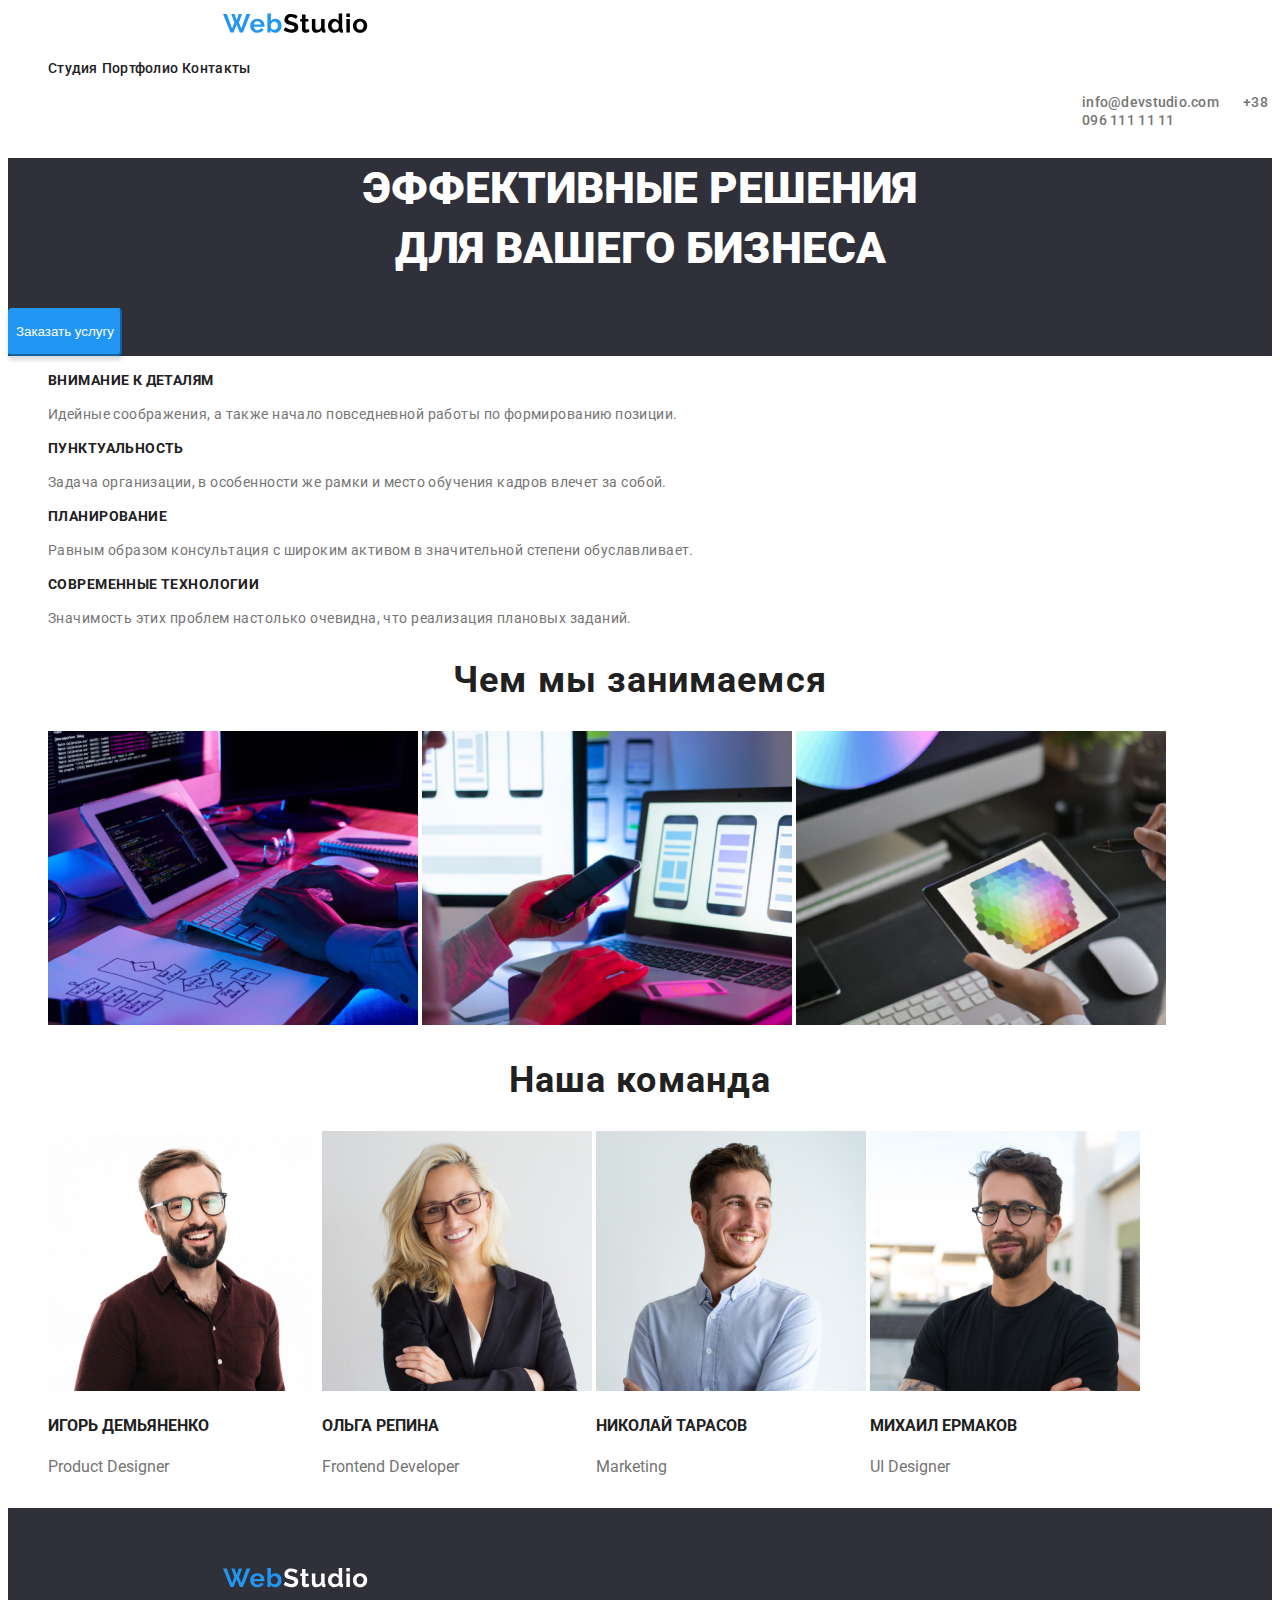
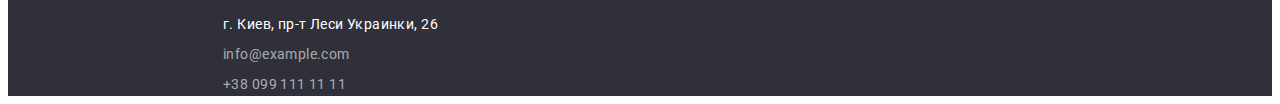
==== index.html @ 2660e76a "button" ====
<!DOCTYPE html>
<html lang="ru">
<head>
    <meta charset="UTF-8">
    <meta name="viewport" content="width=device-width, initial-scale=1.0">
    <link rel="stylesheet" href="./css/styles.css" />
    <link rel="preconnect" href="https://fonts.gstatic.com">
    <link href="https://fonts.googleapis.com/css2?family=Roboto:wght@400;500;900&display=swap" rel="stylesheet">
    <title>Studio</title>
</head>
<body>
    <header class="header">
        
            
                <a class="logo"href="./index.html" >
                    <img class="logo-img" src="./images/logo.svg" width="145" class="logo-up" alt="WebStudio" />
                </a> 
                <nav class="navigation">
                    <ul class="navigation-list">
                        <li class="navigation-list-item">
                            <a class="navigation-link" href="">Студия</a>
                        </li>
                        <li class="navigation-list-item">
                         <a class="navigation-link" href="./portfolio.html">Портфолио</a>
                        </li>
                        <li class="navigation-list-item">
                          <a class="navigation-link" href="">Контакты</a>
                        </li>
                    </ul>
                </nav> 
                    <address class="address-top">
                        <a class="header-mail" href="mailto:info@devstudio.com" >info@devstudio.com</a>
                        <a class="header-tel" href="tel:+38 096 111 11 11" >+38 096 111 11 11</a>
                    </address>
               
            
        
    </header>
        <main>    
            
                <section class="hero">
                    <h1 class="hero-title">Эффективные решения<br>для вашего бизнеса</h1>
                    <form action="./portfolio.html" target="_blank">
                    <button class="hero-button">
                        <a class="hero-button-link" href=""> 
                            <p class="hero-button-text">Заказать услугу</p>
                        </a>
                    </button>
                </form>
                </section>
            
                <section class="opportunity">
                    <ul class="opportunity-list">
                        <li class="opportunity-list-item">
                            <h3 class="opportunity-title">Внимание к деталям</h3>
                                <p class="opportunity-paragraph">Идейные соображения,
                                а также начало повседневной работы по
                                формированию позиции.
                                </p>
                        </li>
                        <li class="opportunity-list">
                            <h3 class="opportunity-title">Пунктуальность</h3>
                                <p class="opportunity-paragraph">Задача организации, в особенности
                                 же рамки и место обучения кадров
                                  влечет за собой.
                                </p>
                        </li>
                        <li class="opportunity-list">
                            <h3 class="opportunity-title">Планирование</h3>
                                <p class="opportunity-paragraph">Равным образом консультация с
                                 широким активом в значительной
                                  степени обуславливает.
                                </p>
                        </li>
                        <li class="opportunity-list">
                            <h3 class="opportunity-title">Современные технологии</h3>
                                <p class="opportunity-paragraph">Значимость этих проблем настолько
                                 очевидна, что реализация плановых 
                                 заданий.
                                </p>
                        </li>
                    
                    </ul>
                
                </section>
                    
                    <section class="works">
                        <h2 class="works-title">Чем мы занимаемся</h2>
                            <ul class="works-list">

                                <li class="works-item">
                                    <img class="works-img" src="./images/imgf.jpg" width="370" height="294" alt="">
                                </li>
                                <li class="works-item">
                                    <img class="works-img" src="./images/imgs.jpg" width="370" height="294" alt="">
                                </li>
                                <li class="works-item">
                                    <img class="works-img" src="./images/imgth.jpg" width="370" height="294" alt="">
                                </li>
                            </ul>
                    </section>

                        <section class="team">
                            <h2 class="team-title">Наша команда</h2>
                              <ul class="team-list">
                                  <li class="team-list-item">
                                      <img class="team-img" src="./images/ihor.jpg" width="270" height="260" alt="">
                                      <h4 class="team-employee">Игорь Демьяненко</h4>
                                      <p class="team-profession">Product Designer</p>
                                  </li>
                                <li class="team-list-item">
                                  <img class="team-img" src="./images/olga.jpg" width="270" height="260" alt="">
                                      <h4 class="team-employee">Ольга Репина</h4>
                                      <p class="team-profession">Frontend Developer</p>
                                  </li>
                                <li class="team-list-item">
                                  <img class="team-img" src="./images/nick.jpg" width="270" height="260" alt="">
                                        <h4 class="team-employee">Николай Тарасов</h4>
                                        <p class="team-profession">Marketing</p>
                                </li>
                                 <li class="team-list-item">
                                  <img class="team-img" src="./images/michel.jpg" width="270" height="260" alt="">
                                        <h4 class="team-employee">Михаил Ермаков</h4>
                                        <p class="team-profession">UI Designer</p>
                                  </li>
                              </ul>
                        </section>
        </main>
    <footer class= "footer">

            <img class="footer-img" src="./images/logofoot.svg" alt="WebStudio"/>
            <address class="footer-map" >
                г. Киев, пр-т Леси Украинки, 26
            </address>
            
            <address class="address-link">
            <a class="footer-mail" href="mailto:info@example.com">info@example.com</a>
            <div class="footer-telefon"><a class="footer-tel" href="tel:+38 099 111 11 11">+38 099 111 11 11</a></div>
            </address>
        
    </footer>
</body>
</html>
---- css/styles.css ----
/*Roots*/
.body {
  background-color: #fff;
  font-family: 'Roboto', sans-serif;
}
:root {
  --general-color: #212121;
  --paragraph-color: #757575;
  --accent-color: #2196f3;
  --back-color: #2f303a;
  --general-second-color: #ffffff;
}

/*Header*/
.header {
}
.logo {
  margin-top: 24px;
  margin-left: 215px;
}
.logo-img {
  width: 145px;
  height: 31px;
}
.navigation {
}
.navigation-list {
  list-style: none;
}
.navigation-list-item {
  display: inline;
}
.navigation-link {
  font-family: Roboto;
  font-weight: 500;
  font-size: 14px;
  line-height: 16px;
  letter-spacing: 0.02em;
  color: var(--general-color);
  text-decoration: none;
}
.navigation-link:hover,
.navigation-link:focus {
  color: var(--accent-color);
}
.address-top {
  margin-left: 1074px;
}
.header-mail {
  font-family: Roboto;
  font-style: normal;
  font-weight: 500;
  font-size: 14px;
  line-height: 16px;
  letter-spacing: 0.02em;
  color: var(--paragraph-color);
  text-decoration: none;
  padding-right: 20px;
}
.header-tel {
  font-family: Roboto;
  font-style: normal;
  font-weight: 500;
  font-size: 14px;
  line-height: 16px;
  letter-spacing: 0.02em;
  color: var(--paragraph-color);
  text-decoration: none;
}
.header-mail:hover,
.header-mail:focus {
  color: var(--accent-color);
  text-shadow: 0px 4px 4px rgba(0, 0, 0, 0.25);
}
.header-tel:hover,
.header-tel:focus {
  color: var(--accent-color);
  text-shadow: 0px 4px 4px rgba(0, 0, 0, 0.25);
}

/*Hero*/

.hero {
  background-color: var(--back-color);
}

.hero-title {
  font-family: Roboto;
  font-weight: 900;
  font-size: 44px;
  line-height: 60px;
  color: var(--general-second-color);
  text-align: center;
  text-transform: uppercase;
}
.hero-button {
  color: var(--general-second-color);
  background-color: var(--accent-color);
  border-color: var(--accent-color);
  border-radius: 4px;
  box-shadow: 0px 4px 4px rgba(0, 0, 0, 0.15);
}
.hero-button:hover,
.hero-button:focus,
.hero-button-link:hover {
  background: #2196f3;
}
.hero-button-text {
  color: var(--general-second-color);
  text-align: center;
}
.hero-button-link {
  text-decoration: none;
}

/*opportunity*/

.opportunity {
}
.opportunity-list {
  list-style: none;
}
.opportunity-list-item {
}
.opportunity-title {
  font-family: Roboto;
  font-weight: bold;
  font-size: 14px;
  line-height: 16px;
  letter-spacing: 0.03em;
  text-transform: uppercase;

  color: var(--general-color);
}
.opportunity-paragraph {
  font-family: Roboto;
  font-style: normal;
  font-weight: normal;
  font-size: 14px;
  line-height: 24px;
  letter-spacing: 0.03em;
  color: var(--paragraph-color);
}

/*Warks*/

.warks {
}
.works-title {
  font-family: Roboto;
  font-style: normal;
  font-weight: bold;
  font-size: 36px;
  line-height: 42px;
  text-align: center;
  letter-spacing: 0.03em;

  color: var(--general-color);
}
.works-list {
  list-style: none;
}
.works-item {
  display: inline-block;
}
.works-img {
}

/*team*/
.team {
}
.team-title {
  font-family: Roboto;
  font-style: normal;
  font-weight: bold;
  font-size: 36px;
  line-height: 42px;
  text-align: center;
  letter-spacing: 0.03em;
  color: var(--general-color);
}
.team-list {
  list-style: none;
}
.team-list-item {
  display: inline-block;
}
.team-img {
}
.team-employee {
  font-family: Roboto;
  font-style: normal;
  font-weight: bold;
  font-size: 16px;
  line-height: 19px;
  color: var(--general-color);
  text-transform: uppercase;
}
.team-profession {
  font-family: Roboto;
  font-style: normal;
  font-weight: normal;
  font-size: 16px;
  line-height: 19px;
  color: var(--paragraph-color);
}

/* footer*/

.footer {
  background: var(--back-color);
}
.footer-img {
  padding-left: 215px;
  padding-top: 60px;
  padding-bottom: 20px;
}
.footer-map {
  font-family: Roboto;
  font-style: normal;
  font-weight: normal;
  font-size: 14px;
  line-height: 24px;
  letter-spacing: 0.03em;
  color: var(--general-second-color);
  padding-left: 215px;
  padding-bottom: 6px;
}
.address-link {
}
.footer-mail {
  font-family: Roboto;
  font-style: normal;
  font-weight: normal;
  font-size: 14px;
  line-height: 24px;
  letter-spacing: 0.03em;
  color: rgba(255, 255, 255, 0.6);
  text-decoration: none;
  padding-left: 215px;
}
.address-link:hover,
.address-link:focus {
}
.footer-tel {
  font-family: Roboto;
  font-style: normal;
  font-weight: normal;
  font-size: 14px;
  line-height: 24px;
  letter-spacing: 0.03em;
  color: rgba(255, 255, 255, 0.6);
  text-decoration: none;
}
.footer-tel:hover,
.footer-tel:focus {
}
.footer-telefon {
  padding-left: 215px;
  padding-top: 6px;
}

/*portfolio*/

.menu {
}
.menu-nav {
}
.menu-nav-list {
  list-style: none;
  display: flex;
}
.nav-list-item {
}
.menu-button-all {
  text-decoration: none;
  color: var(--general-color);
  background-color: #f5f4fa;
  border: 1px solid black;
  border-color: #f5f4fa;
  border-radius: 4px;
  font-family: Roboto;
  font-style: normal;
  font-weight: 500;
  font-size: 16px;
  line-height: 26px;
}
.menu-button-all:hover,
.menu-button-all:focus {
  color: var(--general-second-color);
  background-color: var(--accent-color);
  border-color: var(--accent-color);
  box-shadow: 0px 3px 1px rgba(0, 0, 0, 0.1), 0px 1px 2px rgba(0, 0, 0, 0.08),
    0px 2px 2px rgba(0, 0, 0, 0.12);
}
.menu-button {
  text-decoration: none;
  color: var(--general-color);
  background-color: #f5f4fa;
  border: 1px solid black;
  border-color: #f5f4fa;
  border-radius: 4px;
  font-family: Roboto;
  font-style: normal;
  font-weight: 500;
  font-size: 16px;
  line-height: 26px;
}
.menu-button:hover,
.menu-button:focus {
  color: var(--general-second-color);
  background-color: var(--accent-color);
  border-color: var(--accent-color);
  box-shadow: 0px 3px 1px rgba(0, 0, 0, 0.1), 0px 1px 2px rgba(0, 0, 0, 0.08),
    0px 2px 2px rgba(0, 0, 0, 0.12);
}

/*portfolio-list*/

.portfolio {
}
.portfolio-list {
  list-style: none;
}
.portfolio-img {
}
.portfolio-title {
  font-family: Roboto;
  font-style: normal;
  font-weight: bold;
  font-size: 18px;
  line-height: 36px;
  letter-spacing: 0.06em;
  color: var(--general-color);
}
.portfolio-paragraph {
  font-family: Roboto;
  font-style: normal;
  font-weight: normal;
  font-size: 16px;
  line-height: 30px;
  letter-spacing: 0.03em;
  color: var(--paragraph-color);
}
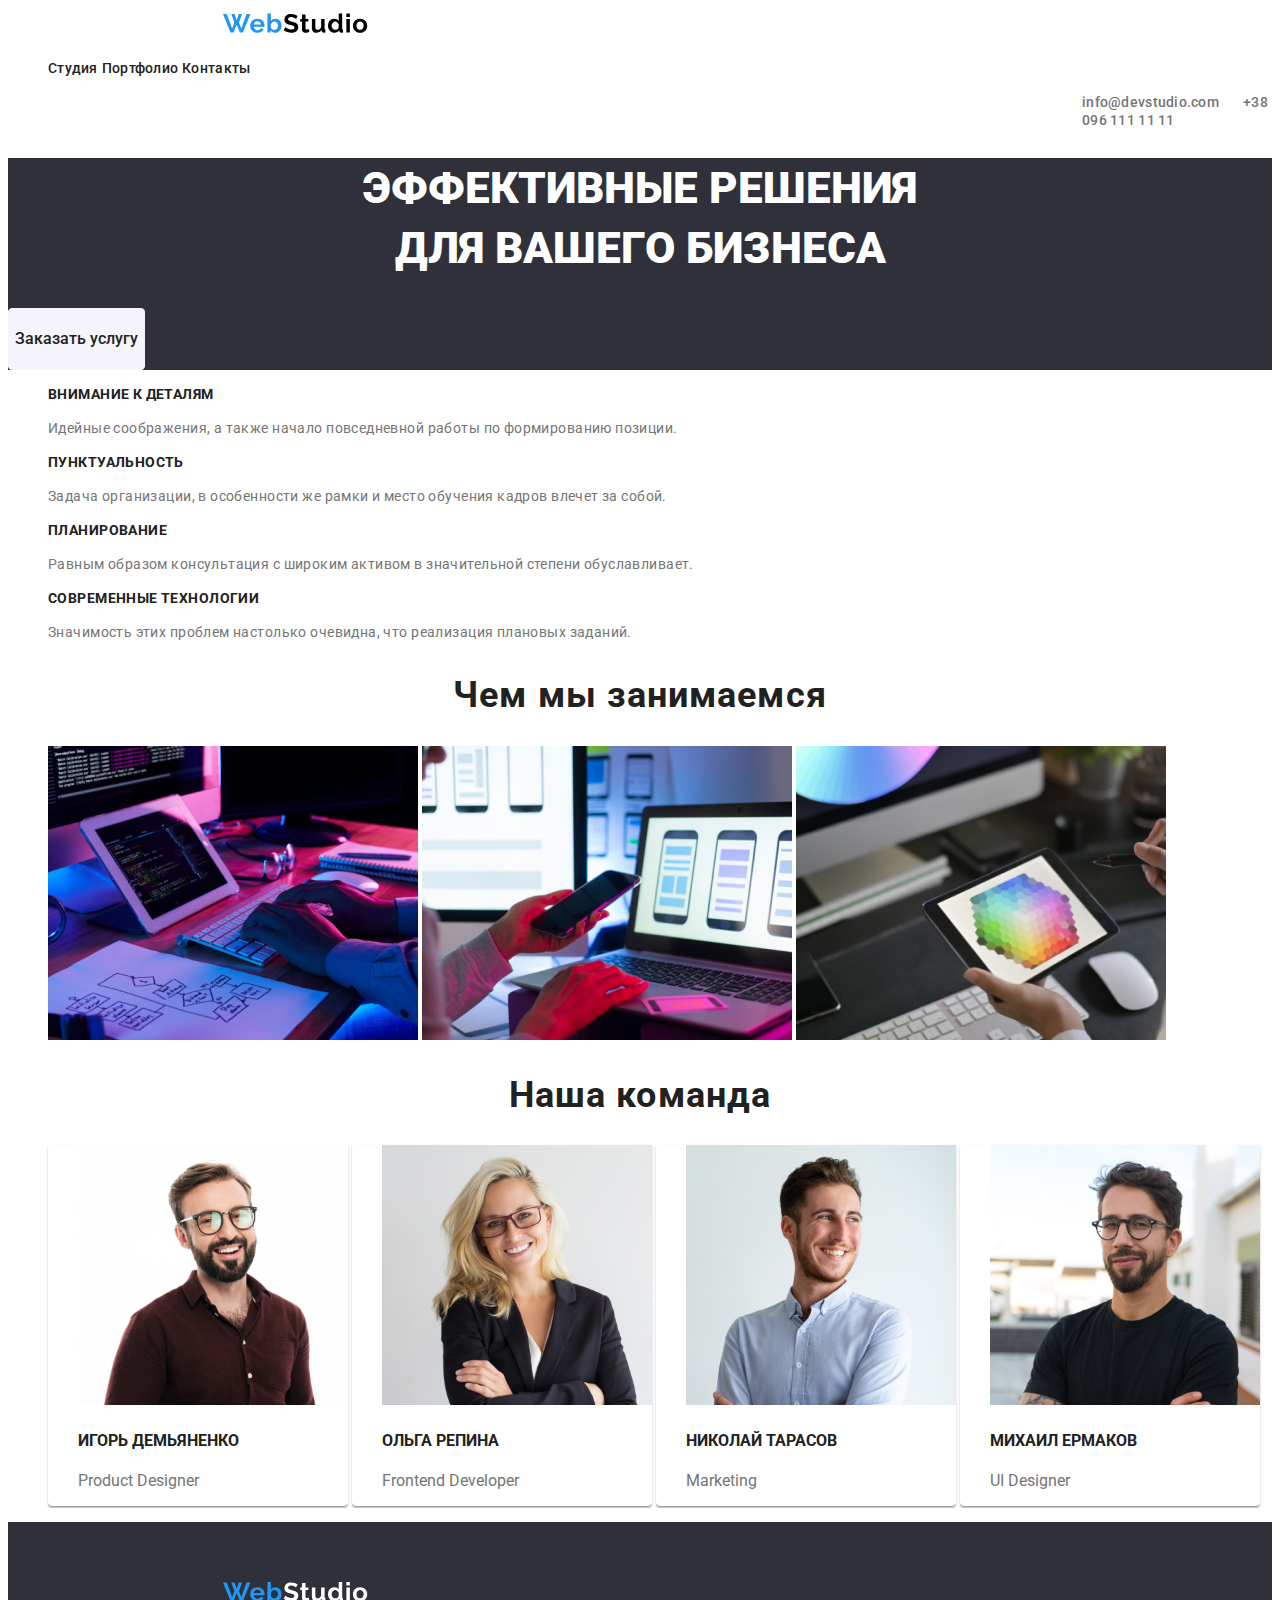
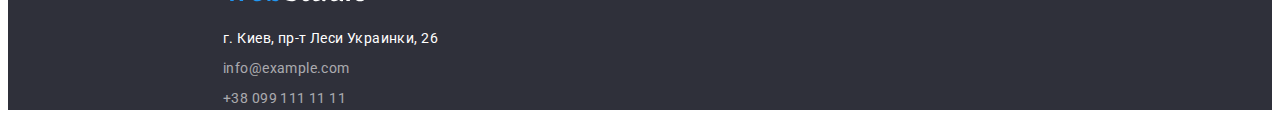
==== commit 70e83308: "buttons" ====
--- a/index.html
+++ b/index.html
@@ -40,11 +40,9 @@
             
                 <section class="hero">
                     <h1 class="hero-title">Эффективные решения<br>для вашего бизнеса</h1>
-                    <form action="./portfolio.html" target="_blank">
+                    <form action="" target="">
                     <button class="hero-button">
-                        <a class="hero-button-link" href=""> 
-                            <p class="hero-button-text">Заказать услугу</p>
-                        </a>
+                       <p class="hero-button-text">Заказать услугу</p>
                     </button>
                 </form>
                 </section>
@@ -105,8 +103,8 @@
                               <ul class="team-list">
                                   <li class="team-list-item">
                                       <img class="team-img" src="./images/ihor.jpg" width="270" height="260" alt="">
-                                      <h4 class="team-employee">Игорь Демьяненко</h4>
-                                      <p class="team-profession">Product Designer</p>
+                                     <div> <h4 class="team-employee">Игорь Демьяненко</h4>
+                                      <p class="team-profession">Product Designer</p></div>
                                   </li>
                                 <li class="team-list-item">
                                   <img class="team-img" src="./images/olga.jpg" width="270" height="260" alt="">
--- a/css/styles.css
+++ b/css/styles.css
@@ -94,23 +94,28 @@
   text-transform: uppercase;
 }
 .hero-button {
+  color: var(--general-color);
+  background-color: #f5f4fa;
+  border: 1px solid black;
+  border-color: #f5f4fa;
+  border-radius: 4px;
+  font-family: Roboto;
+  font-style: normal;
+  font-weight: 500;
+  font-size: 16px;
+  line-height: 26px;
+}
+.hero-button:hover,
+.hero-button:focus {
   color: var(--general-second-color);
   background-color: var(--accent-color);
   border-color: var(--accent-color);
-  border-radius: 4px;
-  box-shadow: 0px 4px 4px rgba(0, 0, 0, 0.15);
-}
-.hero-button:hover,
-.hero-button:focus,
-.hero-button-link:hover {
-  background: #2196f3;
-}
+  box-shadow: 0px 3px 1px rgba(0, 0, 0, 0.1), 0px 1px 2px rgba(0, 0, 0, 0.08),
+    0px 2px 2px rgba(0, 0, 0, 0.12);
+  cursor: pointer;
+}
+
 .hero-button-text {
-  color: var(--general-second-color);
-  text-align: center;
-}
-.hero-button-link {
-  text-decoration: none;
 }
 
 /*opportunity*/
@@ -184,6 +189,10 @@
 }
 .team-list-item {
   display: inline-block;
+  padding-left: 30px;
+  box-shadow: 0px 1px 3px rgba(0, 0, 0, 0.12), 0px 1px 1px rgba(0, 0, 0, 0.14),
+    0px 2px 1px rgba(0, 0, 0, 0.2);
+  border-radius: 0px 0px 4px 4px;
 }
 .team-img {
 }
@@ -292,6 +301,7 @@
   border-color: var(--accent-color);
   box-shadow: 0px 3px 1px rgba(0, 0, 0, 0.1), 0px 1px 2px rgba(0, 0, 0, 0.08),
     0px 2px 2px rgba(0, 0, 0, 0.12);
+  cursor: pointer;
 }
 .menu-button {
   text-decoration: none;
@@ -313,6 +323,7 @@
   border-color: var(--accent-color);
   box-shadow: 0px 3px 1px rgba(0, 0, 0, 0.1), 0px 1px 2px rgba(0, 0, 0, 0.08),
     0px 2px 2px rgba(0, 0, 0, 0.12);
+  cursor: pointer;
 }
 
 /*portfolio-list*/
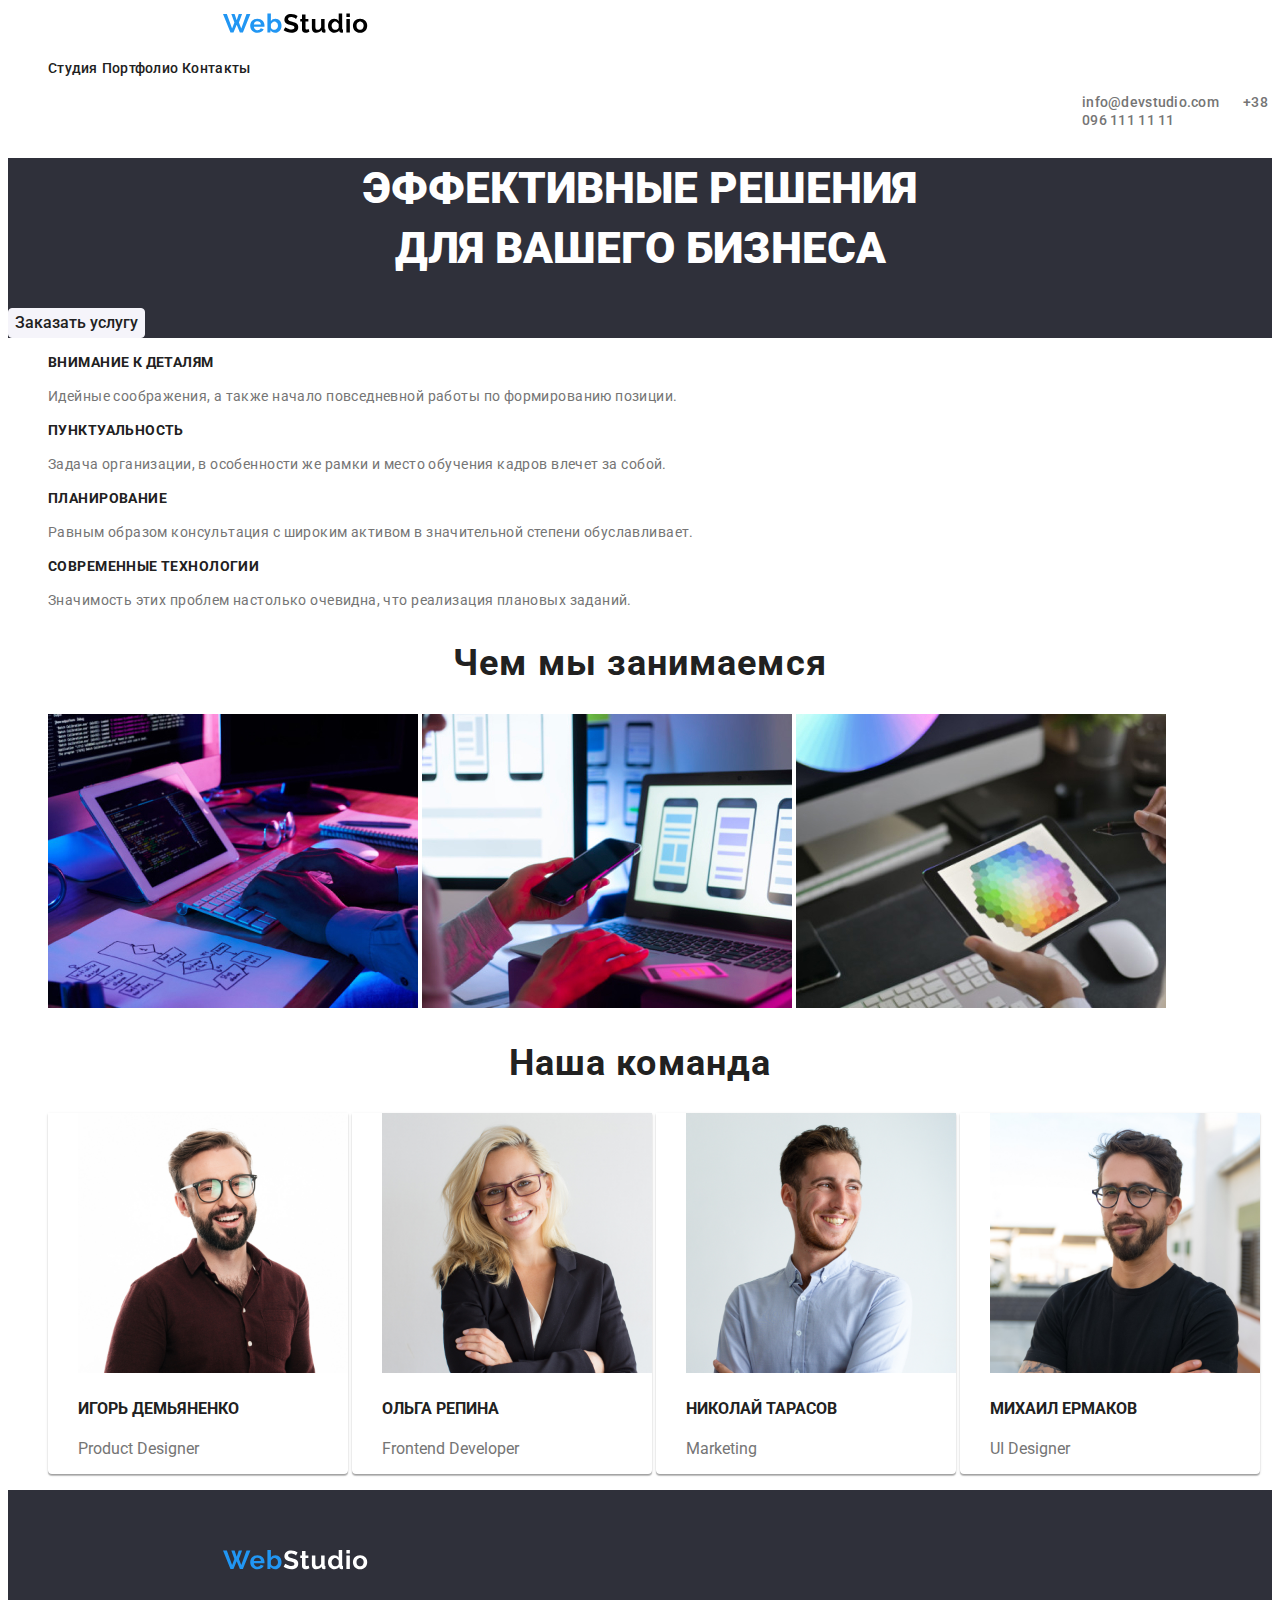
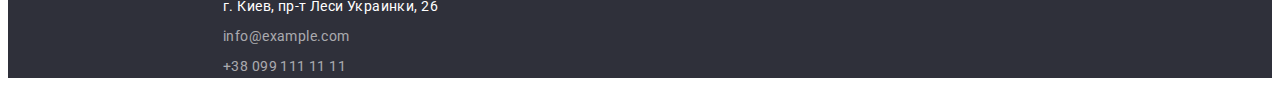
==== commit b812369c: "only tag button" ====
--- a/index.html
+++ b/index.html
@@ -40,10 +40,9 @@
             
                 <section class="hero">
                     <h1 class="hero-title">Эффективные решения<br>для вашего бизнеса</h1>
-                    <form action="" target="">
-                    <button class="hero-button">
-                       <p class="hero-button-text">Заказать услугу</p>
-                    </button>
+                        <button class="hero-button">
+                            Заказать услугу
+                        </button>
                 </form>
                 </section>
             
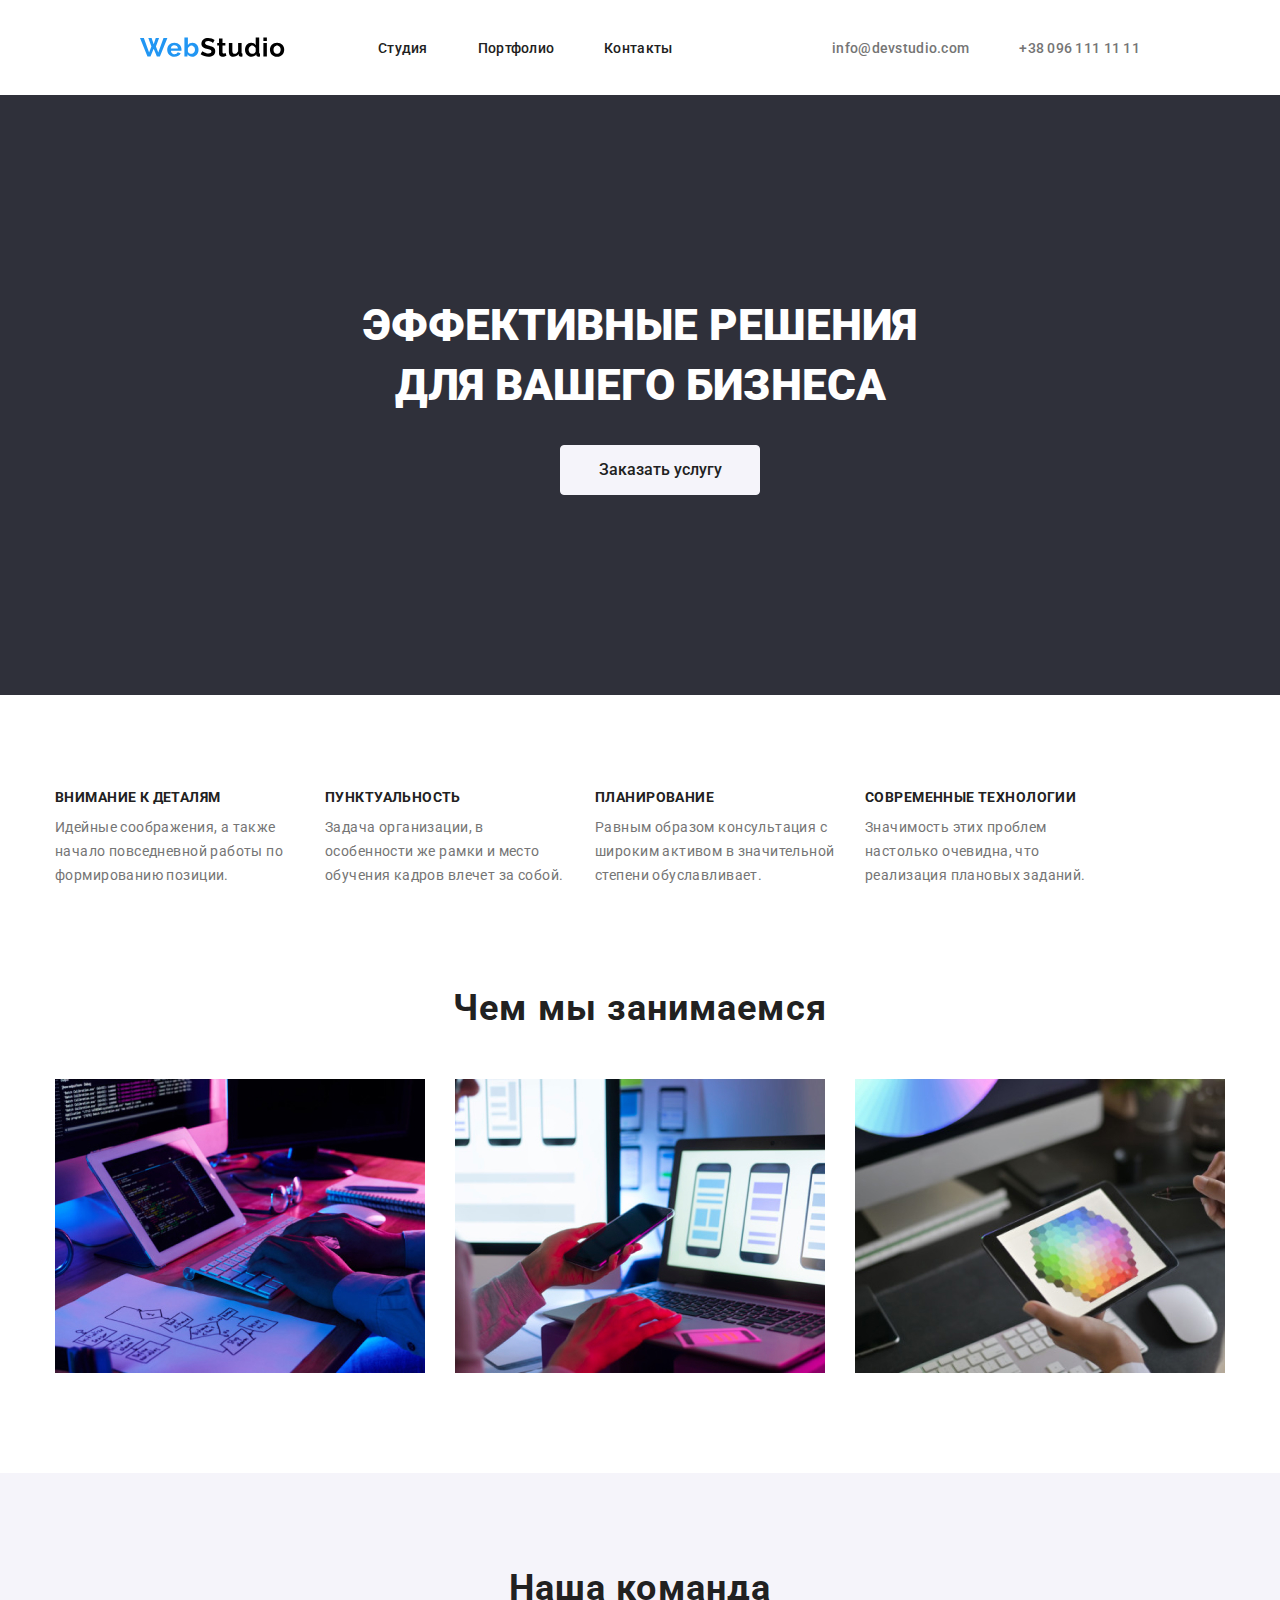
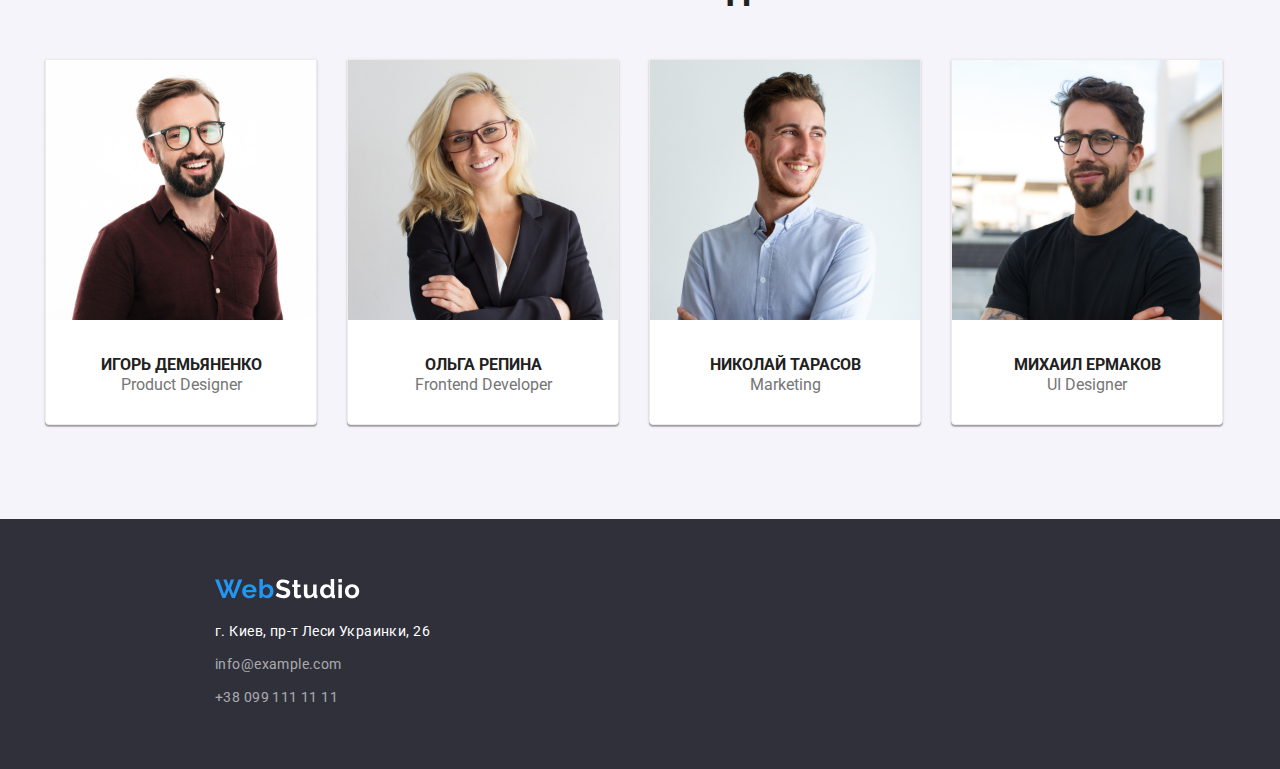
==== commit 1afbd7bb: "dz" ====
--- a/index.html
+++ b/index.html
@@ -6,16 +6,20 @@
     <link rel="stylesheet" href="./css/styles.css" />
     <link rel="preconnect" href="https://fonts.gstatic.com">
     <link href="https://fonts.googleapis.com/css2?family=Roboto:wght@400;500;900&display=swap" rel="stylesheet">
+    <link rel="stylesheet" href="https://cdnjs.cloudflare.com/ajax/libs/modern-normalize/1.0.0/modern-normalize.min.css"
+        integrity="sha512-ISS7cAi1PEhQ8jnbJpJZMd29NlhNj4AWYyLOSp2CE/CsHxTCu+r+t0D2yoJudVrd0/8fTVPUVDzY5Tvli75u/g=="
+        crossorigin="anonymous" />
     <title>Studio</title>
 </head>
 <body>
     <header class="header">
         
-            
+            <div class="container">
+                <nav class="navigation">
                 <a class="logo"href="./index.html" >
                     <img class="logo-img" src="./images/logo.svg" width="145" class="logo-up" alt="WebStudio" />
                 </a> 
-                <nav class="navigation">
+                
                     <ul class="navigation-list">
                         <li class="navigation-list-item">
                             <a class="navigation-link" href="">Студия</a>
@@ -33,15 +37,15 @@
                         <a class="header-tel" href="tel:+38 096 111 11 11" >+38 096 111 11 11</a>
                     </address>
                
-            
+            </div>
         
     </header>
-        <main>    
+        <main class=" studio-main">    
             
                 <section class="hero">
                     <h1 class="hero-title">Эффективные решения<br>для вашего бизнеса</h1>
                         <button class="hero-button">
-                            Заказать услугу
+                            Заказать услугу 
                         </button>
                 </form>
                 </section>
@@ -55,21 +59,21 @@
                                 формированию позиции.
                                 </p>
                         </li>
-                        <li class="opportunity-list">
+                        <li class="opportunity-list-item">
                             <h3 class="opportunity-title">Пунктуальность</h3>
                                 <p class="opportunity-paragraph">Задача организации, в особенности
                                  же рамки и место обучения кадров
                                   влечет за собой.
                                 </p>
                         </li>
-                        <li class="opportunity-list">
+                        <li class="opportunity-list-item">
                             <h3 class="opportunity-title">Планирование</h3>
                                 <p class="opportunity-paragraph">Равным образом консультация с
                                  широким активом в значительной
                                   степени обуславливает.
                                 </p>
                         </li>
-                        <li class="opportunity-list">
+                        <li class="opportunity-list-item">
                             <h3 class="opportunity-title">Современные технологии</h3>
                                 <p class="opportunity-paragraph">Значимость этих проблем настолько
                                  очевидна, что реализация плановых 
@@ -124,6 +128,7 @@
                         </section>
         </main>
     <footer class= "footer">
+        <div class="footer-studio">
 
             <img class="footer-img" src="./images/logofoot.svg" alt="WebStudio"/>
             <address class="footer-map" >
@@ -132,9 +137,9 @@
             
             <address class="address-link">
             <a class="footer-mail" href="mailto:info@example.com">info@example.com</a>
-            <div class="footer-telefon"><a class="footer-tel" href="tel:+38 099 111 11 11">+38 099 111 11 11</a></div>
+            <a class="footer-tel" href="tel:+38 099 111 11 11">+38 099 111 11 11</a>
             </address>
-        
+        </div>
     </footer>
 </body>
 </html>--- a/css/styles.css
+++ b/css/styles.css
@@ -11,24 +11,49 @@
   --general-second-color: #ffffff;
 }
 
+*,
+*::before,
+*::after {
+  margin: 0;
+  padding: 0;
+}
+img {
+  display: block;
+}
+.container {
+  width: 1600px;
+  display: flex;
+  align-items: center;
+}
 /*Header*/
 .header {
-}
+  padding-top: 32px;
+  padding-bottom: 32px;
+  width: 1000px;
+  align-items: center;
+  display: flex;
+  margin: 0 auto;
+}
+
 .logo {
-  margin-top: 24px;
-  margin-left: 215px;
+  margin-right: 93px;
 }
 .logo-img {
   width: 145px;
   height: 31px;
 }
 .navigation {
+  display: flex;
+  align-items: center;
 }
 .navigation-list {
   list-style: none;
+  display: flex;
+}
+.navigation-list-item:not(:last-child) {
+  margin-right: 50px;
 }
 .navigation-list-item {
-  display: inline;
 }
 .navigation-link {
   font-family: Roboto;
@@ -44,7 +69,8 @@
   color: var(--accent-color);
 }
 .address-top {
-  margin-left: 1074px;
+  display: flex;
+  margin-left: auto;
 }
 .header-mail {
   font-family: Roboto;
@@ -55,7 +81,7 @@
   letter-spacing: 0.02em;
   color: var(--paragraph-color);
   text-decoration: none;
-  padding-right: 20px;
+  margin-right: 50px;
 }
 .header-tel {
   font-family: Roboto;
@@ -79,9 +105,12 @@
 }
 
 /*Hero*/
-
+.studio-main {
+}
 .hero {
   background-color: var(--back-color);
+
+  min-height: 600px;
 }
 
 .hero-title {
@@ -92,6 +121,7 @@
   color: var(--general-second-color);
   text-align: center;
   text-transform: uppercase;
+  padding-top: 200px;
 }
 .hero-button {
   color: var(--general-color);
@@ -104,6 +134,10 @@
   font-weight: 500;
   font-size: 16px;
   line-height: 26px;
+  width: 200px;
+  min-height: 50px;
+  margin-left: 560px;
+  margin-top: 30px;
 }
 .hero-button:hover,
 .hero-button:focus {
@@ -121,12 +155,18 @@
 /*opportunity*/
 
 .opportunity {
+  width: 1170px;
+  margin: 0 auto;
+  margin-top: 94px;
 }
 .opportunity-list {
   list-style: none;
+  display: flex;
 }
 .opportunity-list-item {
-}
+  width: 270px;
+}
+
 .opportunity-title {
   font-family: Roboto;
   font-weight: bold;
@@ -134,8 +174,8 @@
   line-height: 16px;
   letter-spacing: 0.03em;
   text-transform: uppercase;
-
-  color: var(--general-color);
+  color: var(--general-color);
+  padding-bottom: 10px;
 }
 .opportunity-paragraph {
   font-family: Roboto;
@@ -145,6 +185,7 @@
   line-height: 24px;
   letter-spacing: 0.03em;
   color: var(--paragraph-color);
+  padding-right: 30px;
 }
 
 /*Warks*/
@@ -159,20 +200,26 @@
   line-height: 42px;
   text-align: center;
   letter-spacing: 0.03em;
-
+  margin-top: 100px;
+  margin-bottom: 50px;
   color: var(--general-color);
 }
 .works-list {
   list-style: none;
+  display: flex;
+  width: 1170px;
+  margin: 0 auto;
 }
 .works-item {
-  display: inline-block;
+  padding-right: 30px;
 }
 .works-img {
 }
 
 /*team*/
 .team {
+  background-color: #f5f4fa;
+  margin-top: 100px;
 }
 .team-title {
   font-family: Roboto;
@@ -183,16 +230,24 @@
   text-align: center;
   letter-spacing: 0.03em;
   color: var(--general-color);
+  padding-top: 94px;
+  padding-bottom: 50px;
 }
 .team-list {
   list-style: none;
+  display: flex;
+  width: 1250px;
+  margin: 0 auto;
+  padding-bottom: 94px;
 }
 .team-list-item {
-  display: inline-block;
-  padding-left: 30px;
+  margin-left: 30px;
   box-shadow: 0px 1px 3px rgba(0, 0, 0, 0.12), 0px 1px 1px rgba(0, 0, 0, 0.14),
     0px 2px 1px rgba(0, 0, 0, 0.2);
   border-radius: 0px 0px 4px 4px;
+  border: 1px solid rgb(241, 234, 234);
+  background-color: #fff;
+  text-align: center;
 }
 .team-img {
 }
@@ -204,6 +259,8 @@
   line-height: 19px;
   color: var(--general-color);
   text-transform: uppercase;
+  padding-top: 35px;
+  padding-bottom: 1px;
 }
 .team-profession {
   font-family: Roboto;
@@ -212,16 +269,16 @@
   font-size: 16px;
   line-height: 19px;
   color: var(--paragraph-color);
+  padding-bottom: 30px;
 }
 
 /* footer*/
 
 .footer {
   background: var(--back-color);
+  width: auto;
 }
 .footer-img {
-  padding-left: 215px;
-  padding-top: 60px;
   padding-bottom: 20px;
 }
 .footer-map {
@@ -232,8 +289,7 @@
   line-height: 24px;
   letter-spacing: 0.03em;
   color: var(--general-second-color);
-  padding-left: 215px;
-  padding-bottom: 6px;
+  padding-bottom: 9px;
 }
 .address-link {
 }
@@ -246,7 +302,8 @@
   letter-spacing: 0.03em;
   color: rgba(255, 255, 255, 0.6);
   text-decoration: none;
-  padding-left: 215px;
+  padding-bottom: 9px;
+  display: block;
 }
 .address-link:hover,
 .address-link:focus {
@@ -265,10 +322,13 @@
 .footer-tel:focus {
 }
 .footer-telefon {
-  padding-left: 215px;
-  padding-top: 6px;
-}
-
+}
+.footer-studio {
+  display: inline-block;
+  margin-left: 215px;
+  margin-top: 60px;
+  margin-bottom: 60px;
+}
 /*portfolio*/
 
 .menu {
@@ -278,9 +338,18 @@
 .menu-nav-list {
   list-style: none;
   display: flex;
+  padding-top: 82px;
+  padding-bottom: 32px;
+  align-items: center;
+  display: flex;
+  width: 1230px;
+  align-content: stretch;
+  padding-left: 300px;
 }
 .nav-list-item {
-}
+  margin-right: 8px;
+}
+
 .menu-button-all {
   text-decoration: none;
   color: var(--general-color);
@@ -293,6 +362,8 @@
   font-weight: 500;
   font-size: 16px;
   line-height: 26px;
+  width: 73px;
+  min-height: 38px;
 }
 .menu-button-all:hover,
 .menu-button-all:focus {
@@ -315,6 +386,8 @@
   font-weight: 500;
   font-size: 16px;
   line-height: 26px;
+  width: 128px;
+  min-height: 38px;
 }
 .menu-button:hover,
 .menu-button:focus {
@@ -329,9 +402,17 @@
 /*portfolio-list*/
 
 .portfolio {
+  margin-bottom: 106px;
 }
 .portfolio-list {
   list-style: none;
+  display: flex;
+  flex-wrap: wrap;
+}
+.portfolio-list-item {
+  margin-right: 30px;
+  margin-bottom: 30px;
+  border: 1px solid #eeeeee;
 }
 .portfolio-img {
 }
@@ -343,6 +424,9 @@
   line-height: 36px;
   letter-spacing: 0.06em;
   color: var(--general-color);
+  padding-top: 24px;
+  padding-bottom: 4px;
+  padding-left: 24px;
 }
 .portfolio-paragraph {
   font-family: Roboto;
@@ -352,4 +436,11 @@
   line-height: 30px;
   letter-spacing: 0.03em;
   color: var(--paragraph-color);
-}
+  padding-left: 24px;
+  padding-bottom: 20px;
+}
+
+.main-portfolio {
+  width: 1230px;
+  margin: 0 auto;
+}
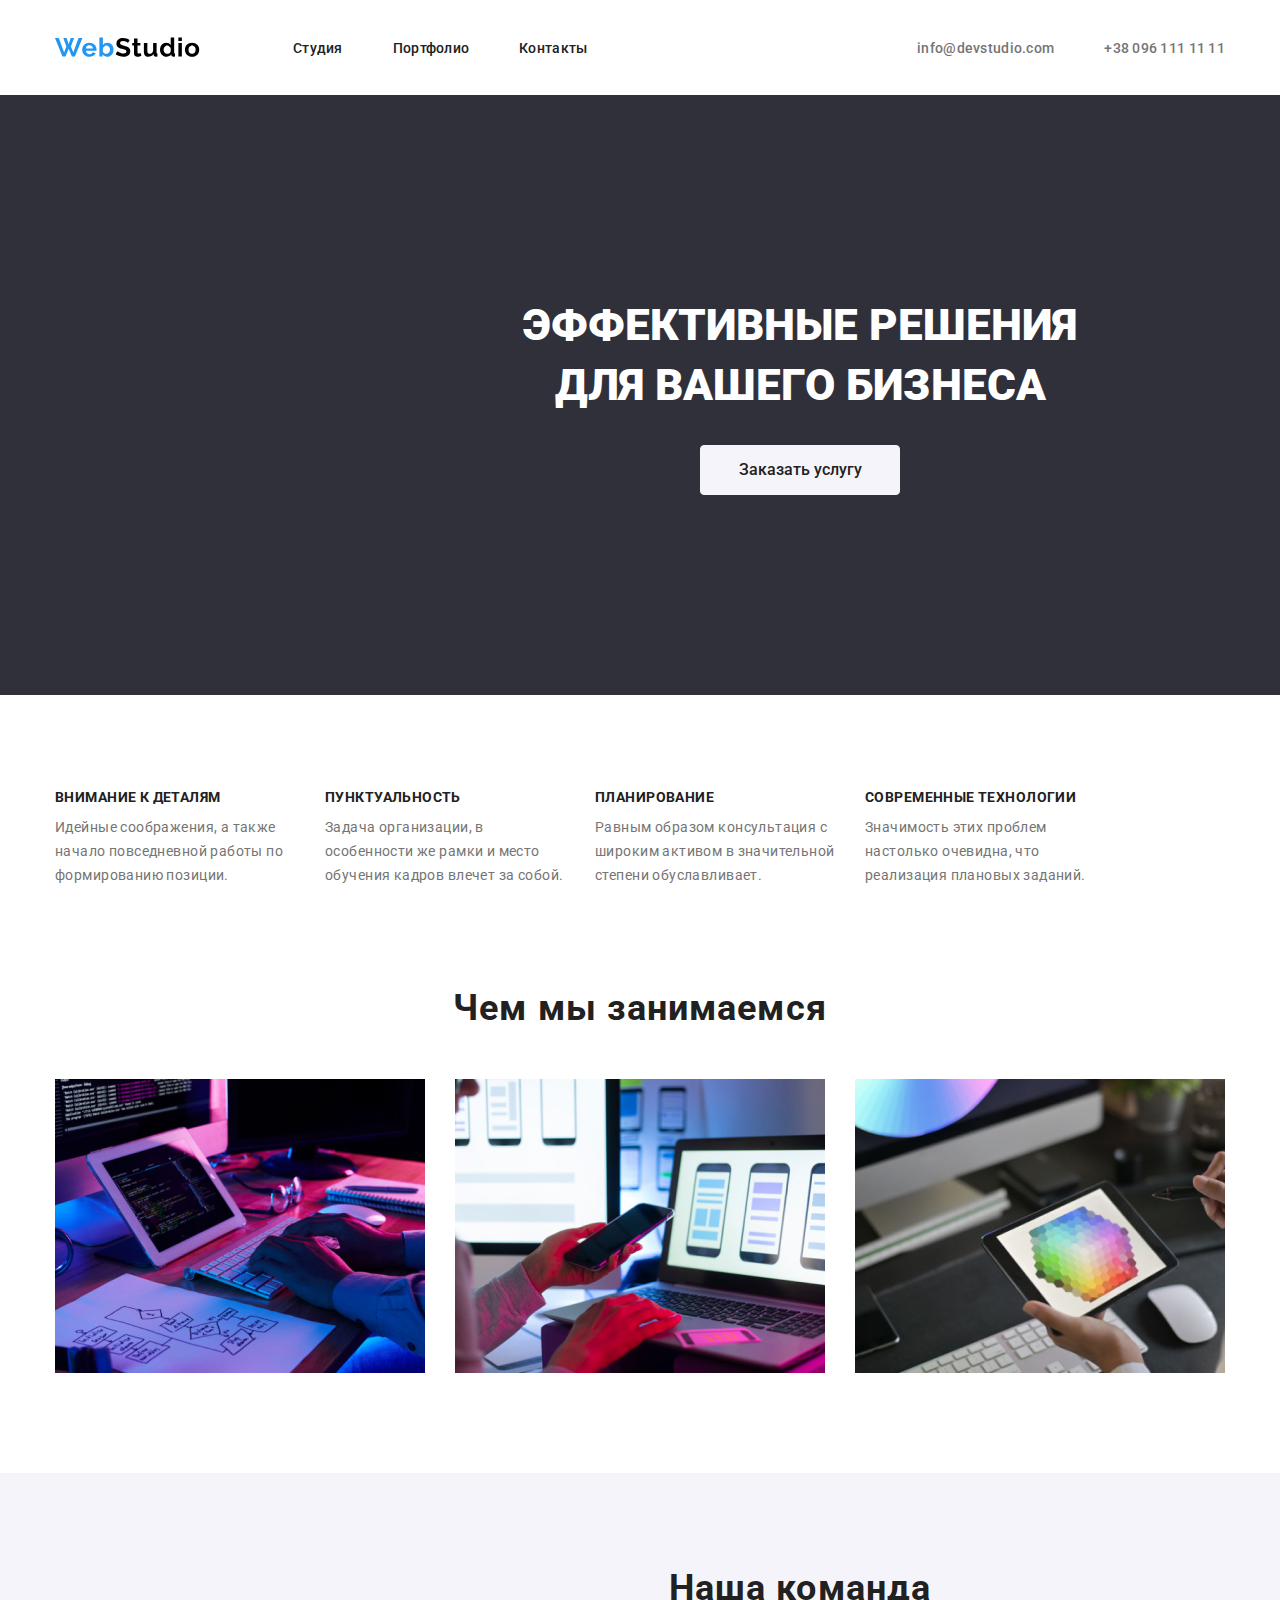
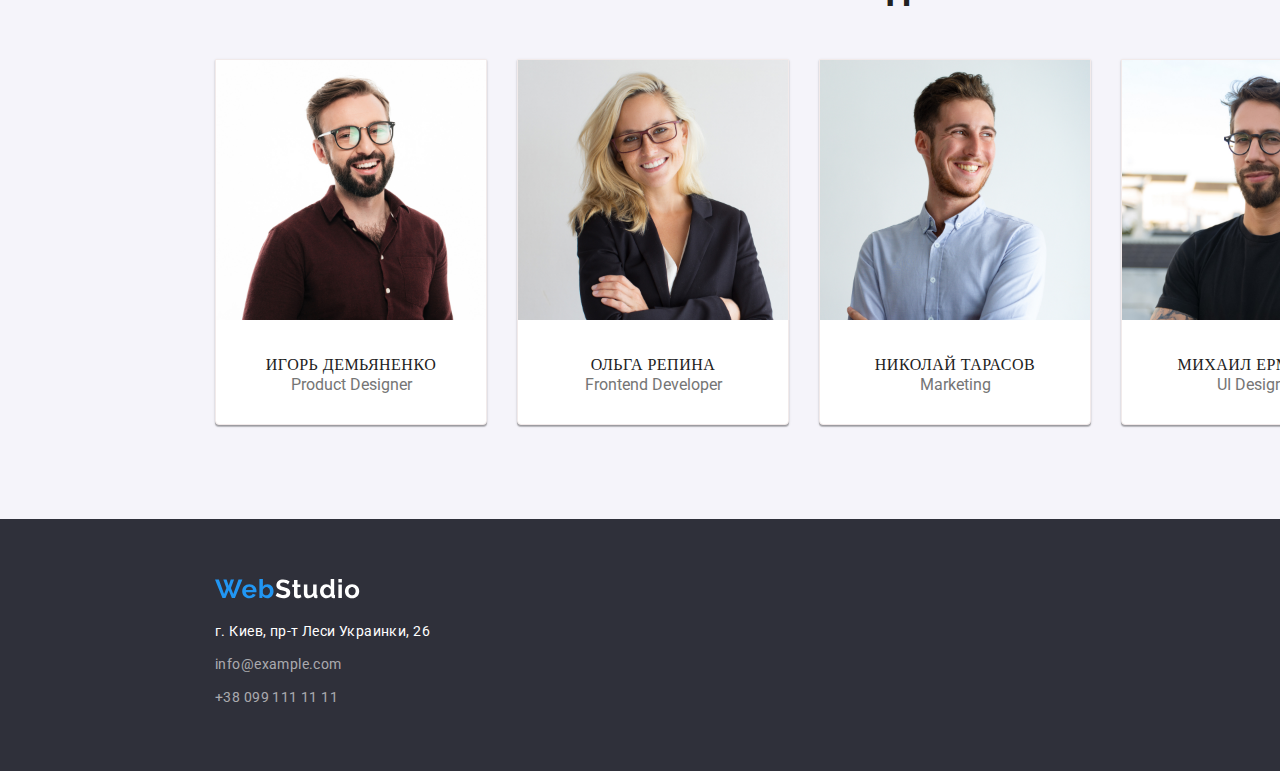
==== commit 62f2e243: "dz3" ====
--- a/index.html
+++ b/index.html
@@ -40,14 +40,15 @@
             </div>
         
     </header>
-        <main class=" studio-main">    
+        <main class=" studio-main ">    
             
                 <section class="hero">
+                    <div class="container-back-top">
                     <h1 class="hero-title">Эффективные решения<br>для вашего бизнеса</h1>
                         <button class="hero-button">
                             Заказать услугу 
                         </button>
-                </form>
+                </div>
                 </section>
             
                 <section class="opportunity">
@@ -102,8 +103,10 @@
                     </section>
 
                         <section class="team">
+                            <div class="container-team">
                             <h2 class="team-title">Наша команда</h2>
                               <ul class="team-list">
+                                  
                                   <li class="team-list-item">
                                       <img class="team-img" src="./images/ihor.jpg" width="270" height="260" alt="">
                                      <div> <h4 class="team-employee">Игорь Демьяненко</h4>
@@ -124,11 +127,13 @@
                                         <h4 class="team-employee">Михаил Ермаков</h4>
                                         <p class="team-profession">UI Designer</p>
                                   </li>
-                              </ul>
+                              </ul> 
+                            </div>
                         </section>
+                   
         </main>
     <footer class= "footer">
-        <div class="footer-studio">
+        <div class="container-back-bottom">
 
             <img class="footer-img" src="./images/logofoot.svg" alt="WebStudio"/>
             <address class="footer-map" >
--- a/css/styles.css
+++ b/css/styles.css
@@ -21,18 +21,33 @@
   display: block;
 }
 .container {
+  display: flex;
+  align-items: center;
+  width: 1170px;
+  margin: 0 auto;
+}
+.container-back-top {
+  align-items: center;
   width: 1600px;
-  display: flex;
-  align-items: center;
-}
+  margin: 0 auto;
+  background-color: var(--back-color);
+  min-height: 600px;
+}
+.container-back-bottom {
+  align-items: center;
+  width: 1600px;
+  margin: 0 auto;
+  background-color: var(--back-color);
+  min-height: 252px;
+  display: block;
+}
+
 /*Header*/
 .header {
   padding-top: 32px;
   padding-bottom: 32px;
-  width: 1000px;
-  align-items: center;
-  display: flex;
-  margin: 0 auto;
+  align-items: center;
+  display: flex;
 }
 
 .logo {
@@ -108,9 +123,6 @@
 .studio-main {
 }
 .hero {
-  background-color: var(--back-color);
-
-  min-height: 600px;
 }
 
 .hero-title {
@@ -136,7 +148,8 @@
   line-height: 26px;
   width: 200px;
   min-height: 50px;
-  margin-left: 560px;
+  margin-left: 700px;
+
   margin-top: 30px;
 }
 .hero-button:hover,
@@ -191,6 +204,8 @@
 /*Warks*/
 
 .warks {
+  width: 1170px;
+  margin: 0 auto;
 }
 .works-title {
   font-family: Roboto;
@@ -218,7 +233,6 @@
 
 /*team*/
 .team {
-  background-color: #f5f4fa;
   margin-top: 100px;
 }
 .team-title {
@@ -236,12 +250,11 @@
 .team-list {
   list-style: none;
   display: flex;
-  width: 1250px;
-  margin: 0 auto;
   padding-bottom: 94px;
+
+  padding-left: 215px;
 }
 .team-list-item {
-  margin-left: 30px;
   box-shadow: 0px 1px 3px rgba(0, 0, 0, 0.12), 0px 1px 1px rgba(0, 0, 0, 0.14),
     0px 2px 1px rgba(0, 0, 0, 0.2);
   border-radius: 0px 0px 4px 4px;
@@ -249,14 +262,23 @@
   background-color: #fff;
   text-align: center;
 }
+.team-list-item:not(:first-child) {
+  margin-left: 30px;
+}
+.container-team {
+  background-color: #f5f4fa;
+  width: 1600px;
+  margin: 0 auto;
+}
 .team-img {
 }
 .team-employee {
-  font-family: Roboto;
-  font-style: normal;
-  font-weight: bold;
+  ont-family: Roboto;
+  font-style: normal;
+  font-weight: 500;
   font-size: 16px;
   line-height: 19px;
+  letter-spacing: 0.03em;
   color: var(--general-color);
   text-transform: uppercase;
   padding-top: 35px;
@@ -275,11 +297,11 @@
 /* footer*/
 
 .footer {
-  background: var(--back-color);
-  width: auto;
 }
 .footer-img {
   padding-bottom: 20px;
+  padding-top: 60px;
+  padding-left: 215px;
 }
 .footer-map {
   font-family: Roboto;
@@ -290,8 +312,10 @@
   letter-spacing: 0.03em;
   color: var(--general-second-color);
   padding-bottom: 9px;
+  padding-left: 215px;
 }
 .address-link {
+  padding-left: 215px;
 }
 .footer-mail {
   font-family: Roboto;
@@ -323,12 +347,7 @@
 }
 .footer-telefon {
 }
-.footer-studio {
-  display: inline-block;
-  margin-left: 215px;
-  margin-top: 60px;
-  margin-bottom: 60px;
-}
+
 /*portfolio*/
 
 .menu {
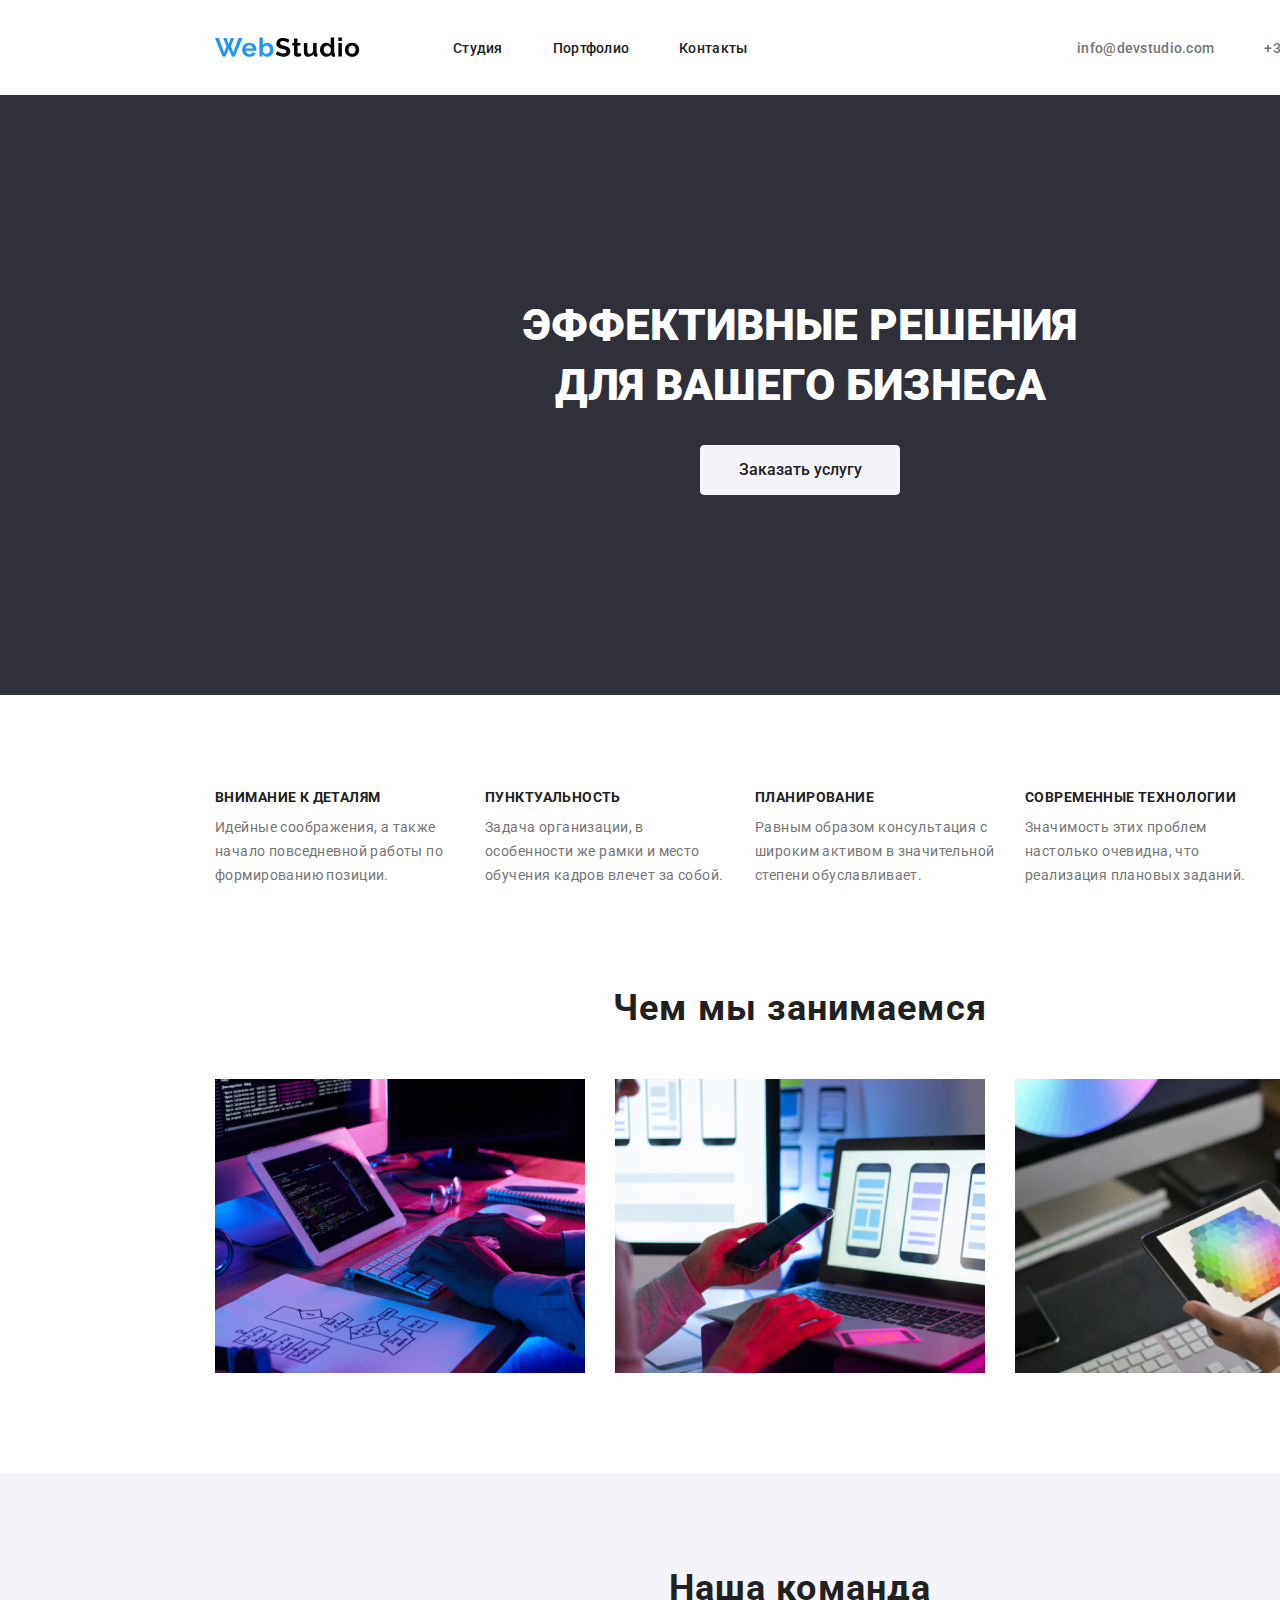
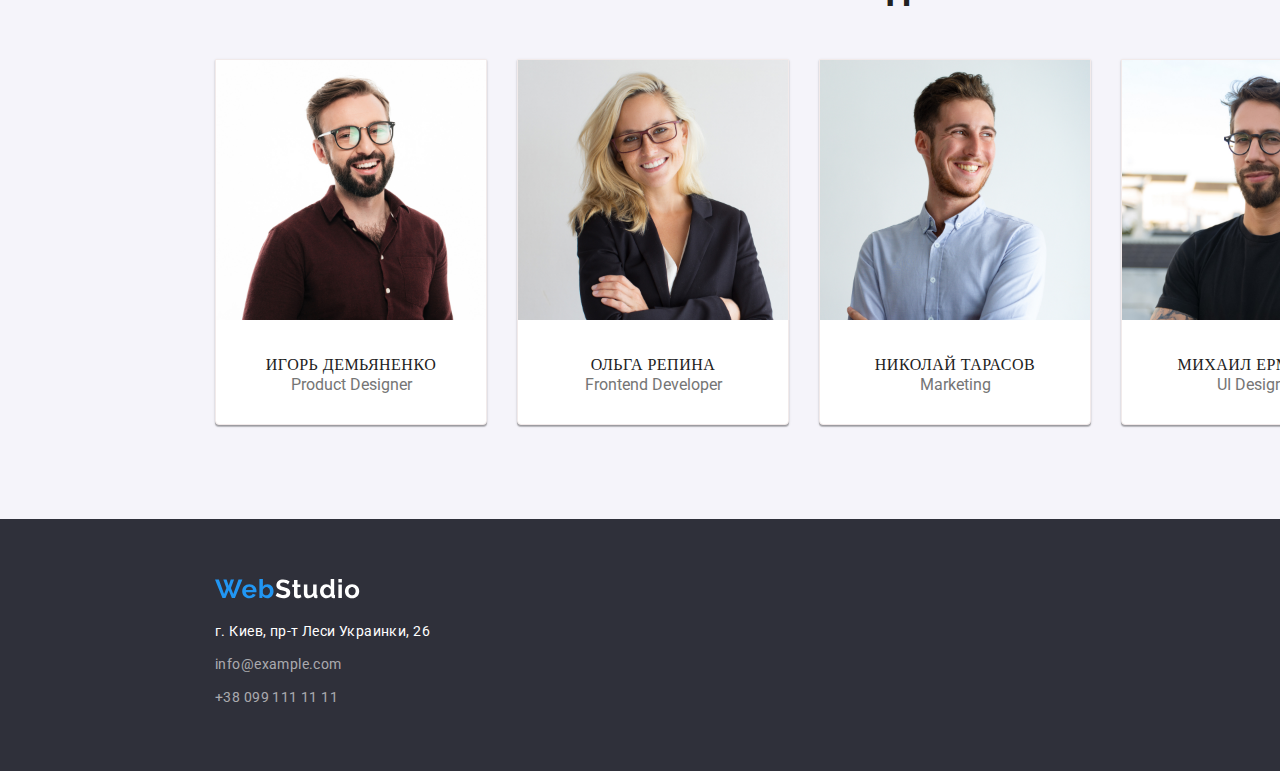
==== commit 468cca59: "change in left" ====
--- a/index.html
+++ b/index.html
@@ -41,7 +41,7 @@
         
     </header>
         <main class=" studio-main ">    
-            
+            <div class="container-main">
                 <section class="hero">
                     <div class="container-back-top">
                     <h1 class="hero-title">Эффективные решения<br>для вашего бизнеса</h1>
@@ -130,7 +130,7 @@
                               </ul> 
                             </div>
                         </section>
-                   
+                   </div>
         </main>
     <footer class= "footer">
         <div class="container-back-bottom">
--- a/css/styles.css
+++ b/css/styles.css
@@ -2,6 +2,7 @@
 .body {
   background-color: #fff;
   font-family: 'Roboto', sans-serif;
+  align-items: center;
 }
 :root {
   --general-color: #212121;
@@ -48,6 +49,7 @@
   padding-bottom: 32px;
   align-items: center;
   display: flex;
+  width: 1600px;
 }
 
 .logo {
@@ -124,8 +126,11 @@
 }
 .hero {
 }
-
+.container-main {
+  width: 1600px;
+}
 .hero-title {
+  display: block;
   font-family: Roboto;
   font-weight: 900;
   font-size: 44px;
@@ -149,7 +154,7 @@
   width: 200px;
   min-height: 50px;
   margin-left: 700px;
-
+  display: block;
   margin-top: 30px;
 }
 .hero-button:hover,
@@ -206,6 +211,7 @@
 .warks {
   width: 1170px;
   margin: 0 auto;
+  margin-left: 230px;
 }
 .works-title {
   font-family: Roboto;
@@ -297,6 +303,7 @@
 /* footer*/
 
 .footer {
+  width: 1600px;
 }
 .footer-img {
   padding-bottom: 20px;
@@ -349,8 +356,12 @@
 }
 
 /*portfolio*/
+.container-portfolio {
+  width: 1600px;
+}
 
 .menu {
+  width: 1170px;
 }
 .menu-nav {
 }
@@ -360,11 +371,14 @@
   padding-top: 82px;
   padding-bottom: 32px;
   align-items: center;
-  display: flex;
-  width: 1230px;
   align-content: stretch;
-  padding-left: 300px;
-}
+}
+.container-port-nav {
+  width: 611px;
+  display: flex;
+  margin-left: 434px;
+}
+
 .nav-list-item {
   margin-right: 8px;
 }
@@ -422,11 +436,14 @@
 
 .portfolio {
   margin-bottom: 106px;
+  width: 1600px;
 }
 .portfolio-list {
   list-style: none;
   display: flex;
   flex-wrap: wrap;
+  width: 1170px;
+  padding: 0 auto;
 }
 .portfolio-list-item {
   margin-right: 30px;
@@ -460,6 +477,18 @@
 }
 
 .main-portfolio {
-  width: 1230px;
-  margin: 0 auto;
-}
+  width: 1600px;
+  margin: 0 auto;
+}
+.firs-line {
+  display: flex;
+  margin-left: 154px;
+}
+.second-line {
+  display: flex;
+  margin-left: 154px;
+}
+.therd-line {
+  display: flex;
+  margin-left: 154px;
+}
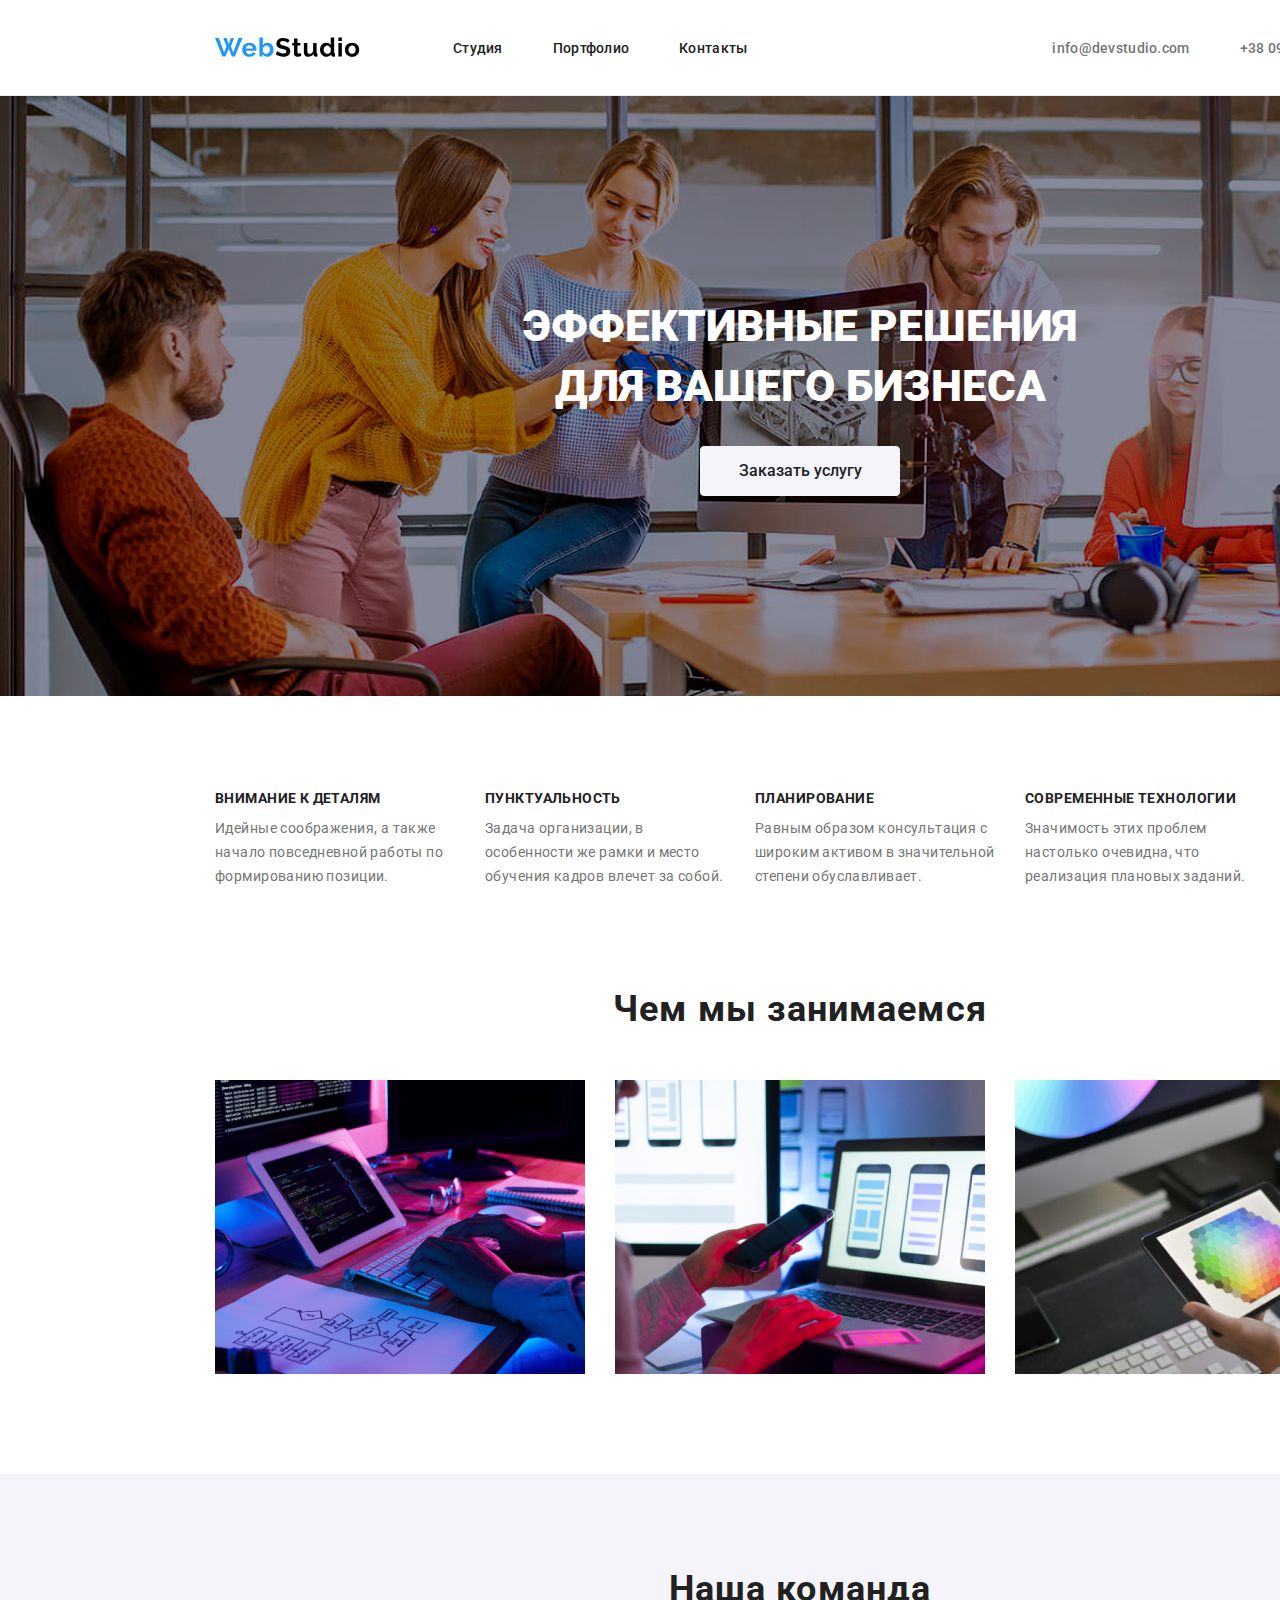
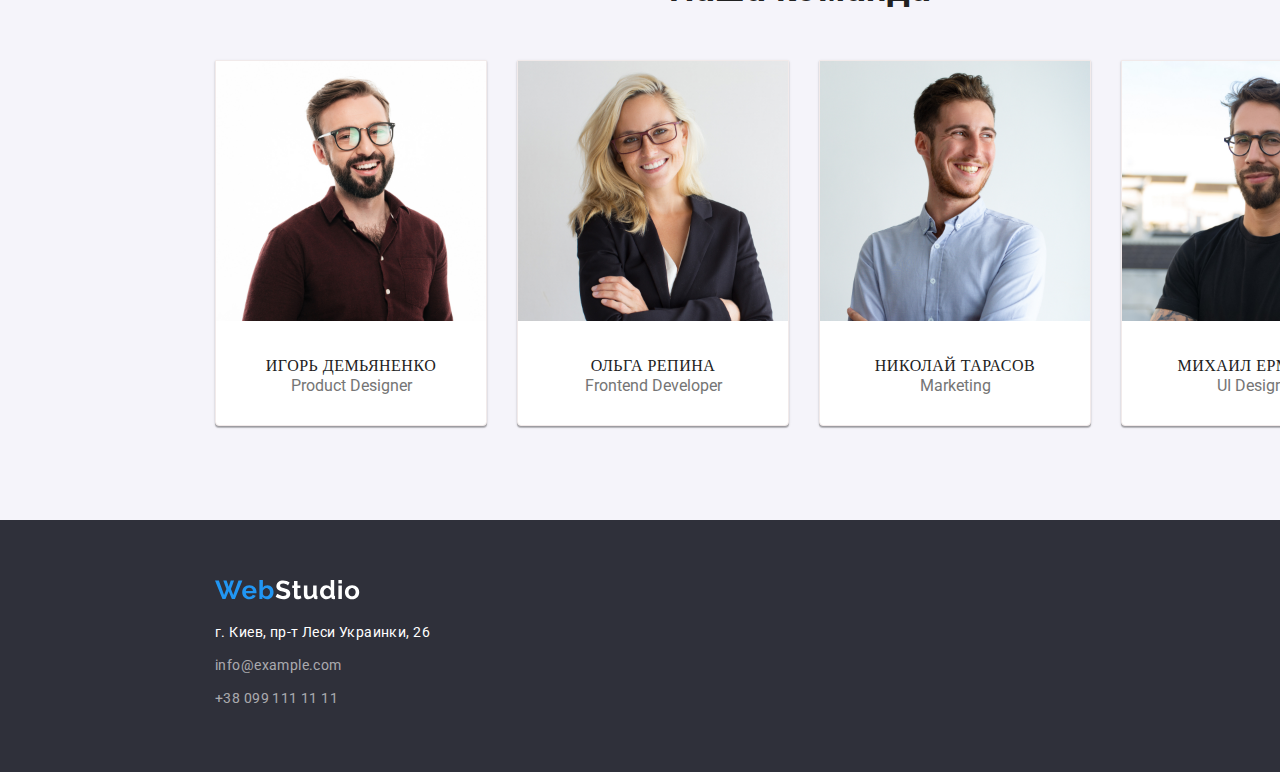
==== commit f65909bb: "dfg" ====
--- a/index.html
+++ b/index.html
@@ -33,7 +33,9 @@
                     </ul>
                 </nav> 
                     <address class="address-top">
-                        <a class="header-mail" href="mailto:info@devstudio.com" >info@devstudio.com</a>
+                        
+                            
+                            <a class="header-mail" href="mailto:info@devstudio.com" >info@devstudio.com</a>
                         <a class="header-tel" href="tel:+38 096 111 11 11" >+38 096 111 11 11</a>
                     </address>
                
--- a/css/styles.css
+++ b/css/styles.css
@@ -32,6 +32,7 @@
   width: 1600px;
   margin: 0 auto;
   background-color: var(--back-color);
+  background-image: url('/images/hero.jpg');
   min-height: 600px;
 }
 .container-back-bottom {
@@ -50,6 +51,7 @@
   align-items: center;
   display: flex;
   width: 1600px;
+  border-bottom: 1px solid #ececec;
 }
 
 .logo {
@@ -87,9 +89,10 @@
 }
 .address-top {
   display: flex;
-  margin-left: auto;
+  margin-left: 305px;
 }
 .header-mail {
+  display: inline;
   font-family: Roboto;
   font-style: normal;
   font-weight: 500;
@@ -99,6 +102,13 @@
   color: var(--paragraph-color);
   text-decoration: none;
   margin-right: 50px;
+}
+.header-mail::before {
+  background-image: url('/images/envelope.svg');
+  background-repeat: no-repeat;
+}
+.header-mail::after {
+  background-image: url('/images/envelope_hover.svg');
 }
 .header-tel {
   font-family: Roboto;
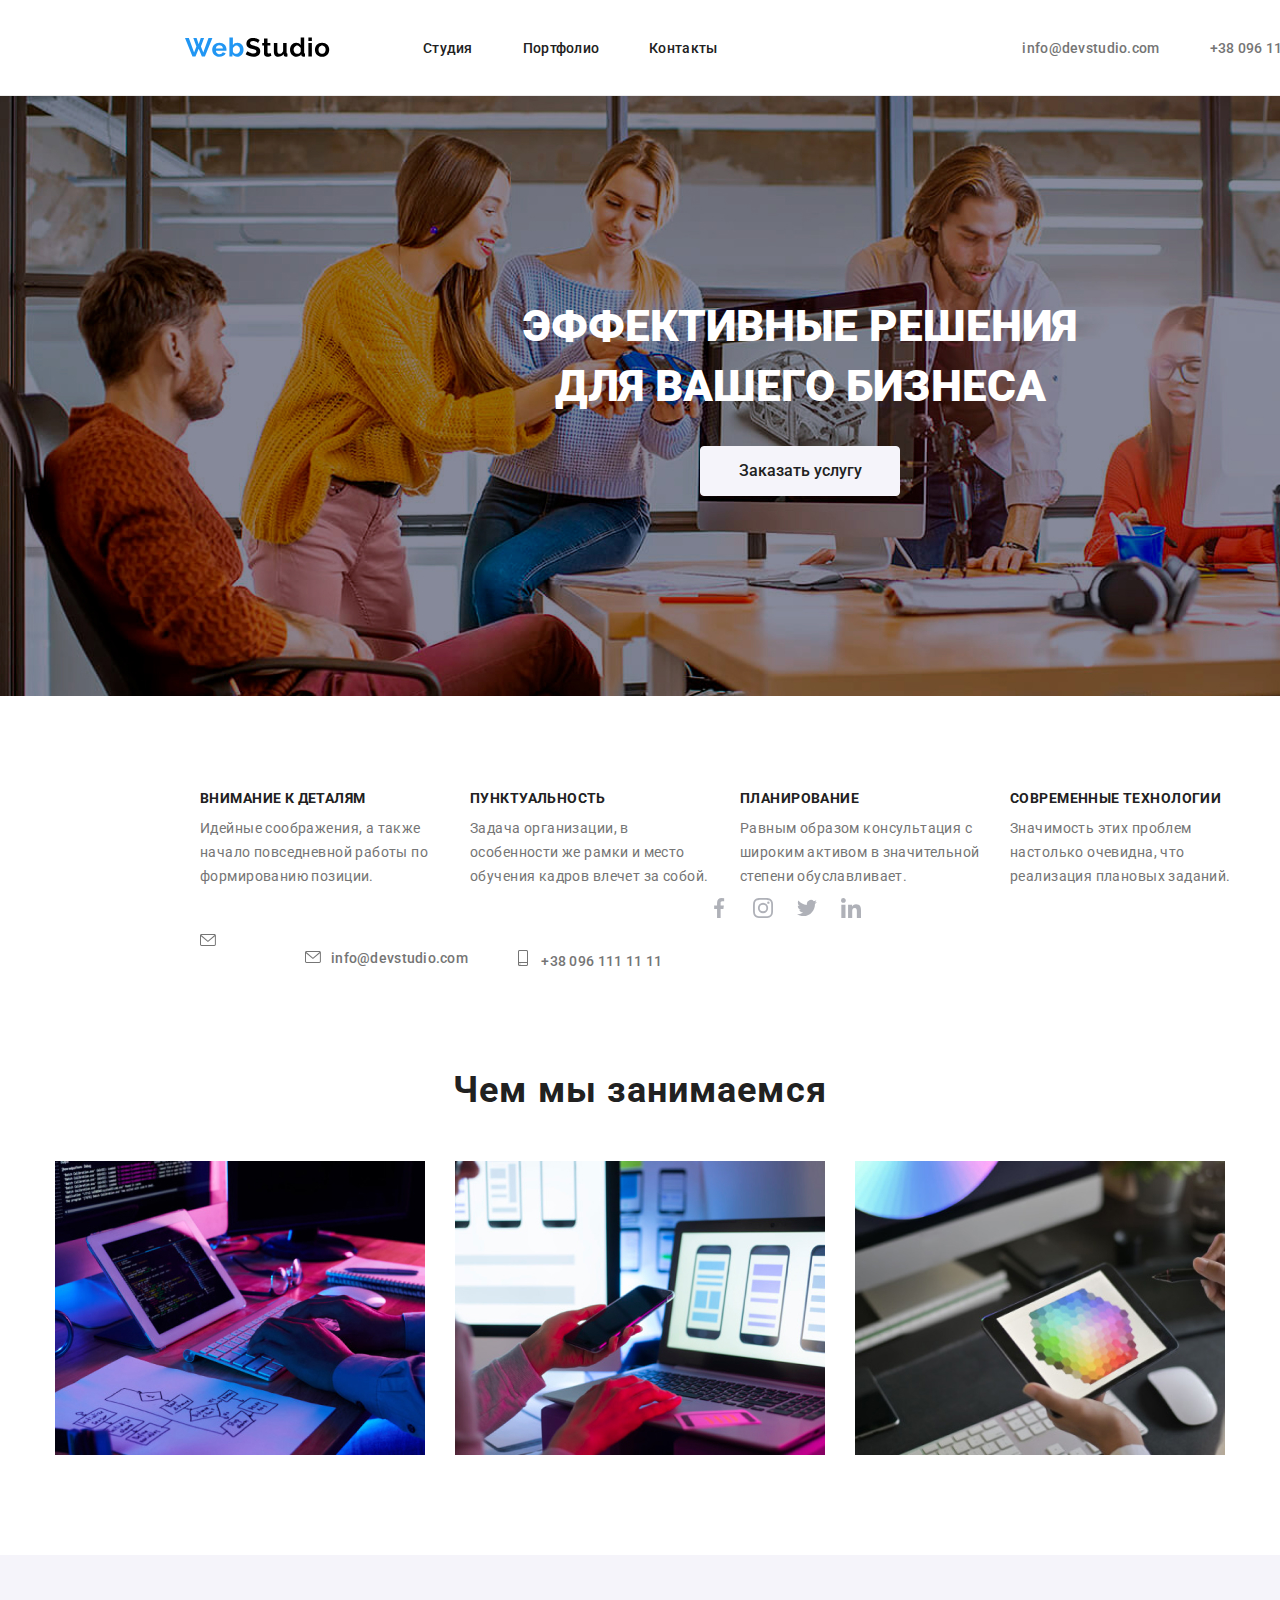
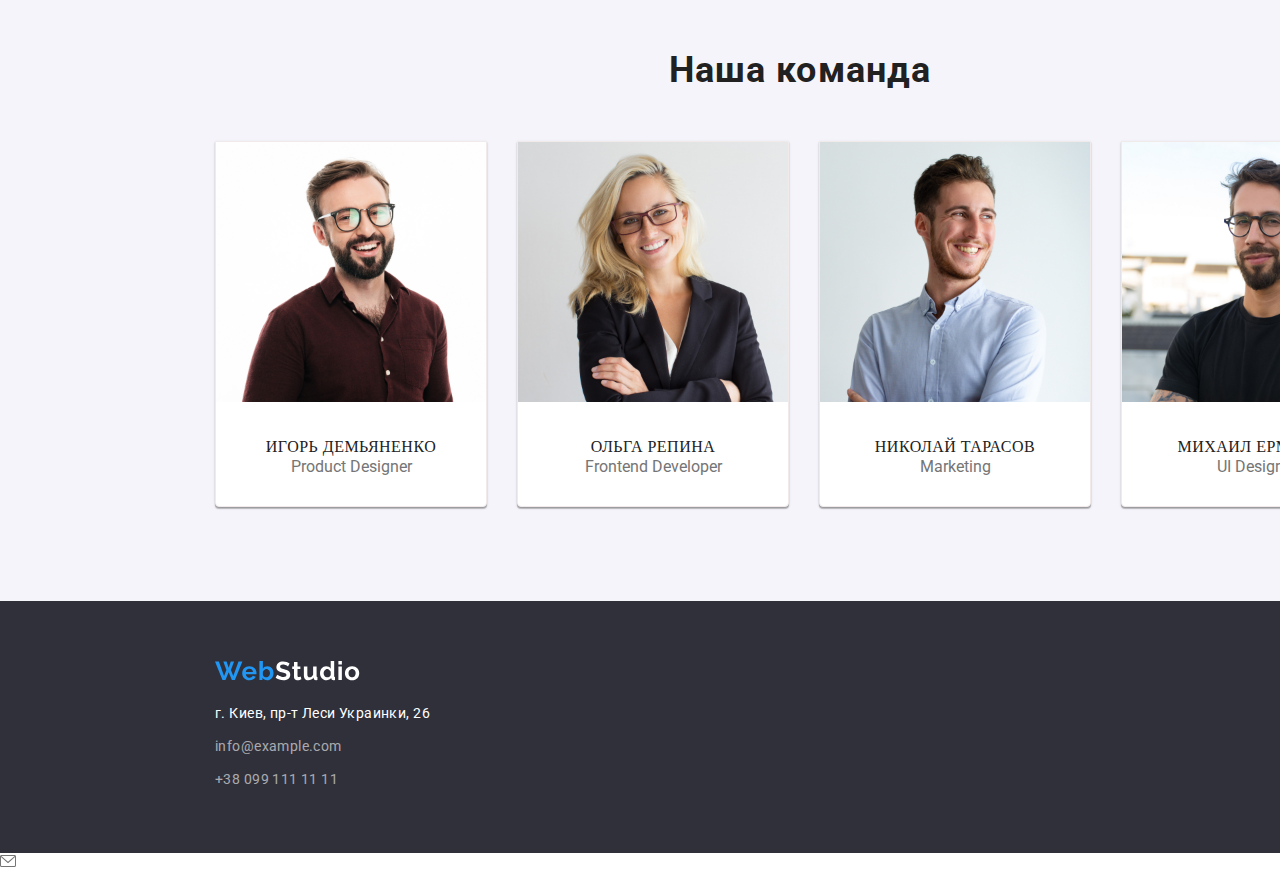
==== commit 12e26167: "shit" ====
--- a/index.html
+++ b/index.html
@@ -85,6 +85,54 @@
                         </li>
                     
                     </ul>
+
+<div class="container-links"><ul class="team-sosial">
+    <li class="team-sosial-item"> 
+        <a class="team-button" href="https://app.schoology.com/assignment/3363952589/info">
+            <svg class="team-button-icon">
+                <use href="./images/symbol-defs.svg#icon-facebook-1-1" ></use>
+            </svg>
+        </a>
+    </li>
+    <li><a class="team-button"href="https://app.schoology.com/assignment/3363952589/info" >
+        
+        <svg class="team-button-icon">
+            <use href="./images/symbol-defs.svg#icon-instagram-2"></use>
+        </svg>
+    </a></li>
+    <li><a class="team-button" href="https://app.schoology.com/assignment/3363952589/info">
+        <svg class="team-button-icon">
+            <use href="./images/symbol-defs.svg#icon-twitter-1"></use>
+        </svg>
+    </a></li>
+    <li><a class="team-button" href="https://app.schoology.com/assignment/3363952589/info">
+        <svg class="team-button-icon">
+            <use href="./images/symbol-defs.svg#icon-linkedin-1"></use>
+        </svg>
+    </a></li>
+</ul></div>
+
+<svg class="mail-icon" >
+    <use href="./images/top-sprite.svg#icon-envelope-1" width="16" height="12" ></use>
+</svg>
+
+</div>
+<address class="address-top">
+    <a class="header-mail" href="mailto:info@devstudio.com" width="20"><div class="info-icon-top"><svg class="mail-icon">
+    <use href="./images/top-sprite.svg#icon-envelope-1" width="16" height="12"></use>
+</svg></div>info@devstudio.com
+
+    </a>
+    <a class="header-tel" href="tel:+38 096 111 11 11"> 
+        <div class="info-icon-top">
+            <svg class="mail-icon-tel">
+                <use href="./images/top-sprite.svg#icon-smartphone-1-1"></use>
+            </svg>
+        </div> +38 096 111 11 11</a>
+</address>
+
+</div>
+
                 
                 </section>
                     
@@ -148,5 +196,12 @@
             </address>
         </div>
     </footer>
+    <section>
+    <svg width="16" height="12" viewBox="0 0 16 12" fill="none" xmlns="http://www.w3.org/2000/svg">
+        <path
+            d="M14.5 0H1.50001C0.672854 0 0 0.672853 0 1.50001V10.5C0 11.3271 0.672854 12 1.50001 12H14.5C15.3271 12 16 11.3271 16 10.5V1.50001C16 0.672853 15.3271 0 14.5 0ZM14.5 0.999994C14.5679 0.999994 14.6325 1.01409 14.6916 1.0387L8 6.83838L1.30833 1.0387C1.36742 1.01412 1.43204 0.999994 1.49998 0.999994H14.5ZM14.5 11H1.50001C1.22414 11 0.999996 10.7759 0.999996 10.5V2.09521L7.67236 7.87792C7.76661 7.95944 7.8833 7.99999 8 7.99999C8.1167 7.99999 8.23339 7.95948 8.32764 7.87792L15 2.09521V10.5C15 10.7759 14.7759 11 14.5 11Z"
+            fill="#757575" />
+    </svg>
+</section>
 </body>
 </html>--- a/css/styles.css
+++ b/css/styles.css
@@ -24,7 +24,9 @@
 .container {
   display: flex;
   align-items: center;
-  width: 1170px;
+  width: 1230px;
+  padding-right: 15px;
+  padding-left: 15px;
   margin: 0 auto;
 }
 .container-back-top {
@@ -111,6 +113,7 @@
   background-image: url('/images/envelope_hover.svg');
 }
 .header-tel {
+  display: inline;
   font-family: Roboto;
   font-style: normal;
   font-weight: 500;
@@ -183,7 +186,7 @@
 /*opportunity*/
 
 .opportunity {
-  width: 1170px;
+  width: 1200px;
   margin: 0 auto;
   margin-top: 94px;
 }
@@ -502,3 +505,59 @@
   display: flex;
   margin-left: 154px;
 }
+.team-sosial {
+  list-style: none;
+  display: flex;
+}
+.team-sosial-item {
+  width: 44px;
+  height: 44px;
+}
+.team-button {
+  border-radius: 50%;
+  width: 44px;
+  height: 44px;
+  display: block;
+  text-align: center;
+}
+.team-button:hover {
+  background-color: #2196f3;
+  cursor: pointer;
+}
+.team-button-icon {
+  fill: #afb1b8;
+  width: 20px;
+  height: 20px;
+  margin-top: 10px;
+}
+
+.team-button-icon:hover {
+  fill: white;
+  cursor: pointer;
+}
+.container-links {
+  width: 206px;
+  margin: auto;
+}
+.mail-icon {
+  fill: #757575;
+  width: 16px;
+  height: 12px;
+}
+.mail-icon-tel {
+  fill: #757575;
+  width: 10px;
+  height: 16px;
+}
+.mail-icon-tel:hover {
+  fill: #2196f3;
+  cursor: pointer;
+}
+.mail-icon:hover {
+  fill: #2196f3;
+  cursor: pointer;
+}
+.info-icon-top {
+  display: inline;
+  margin-right: 10px;
+}
